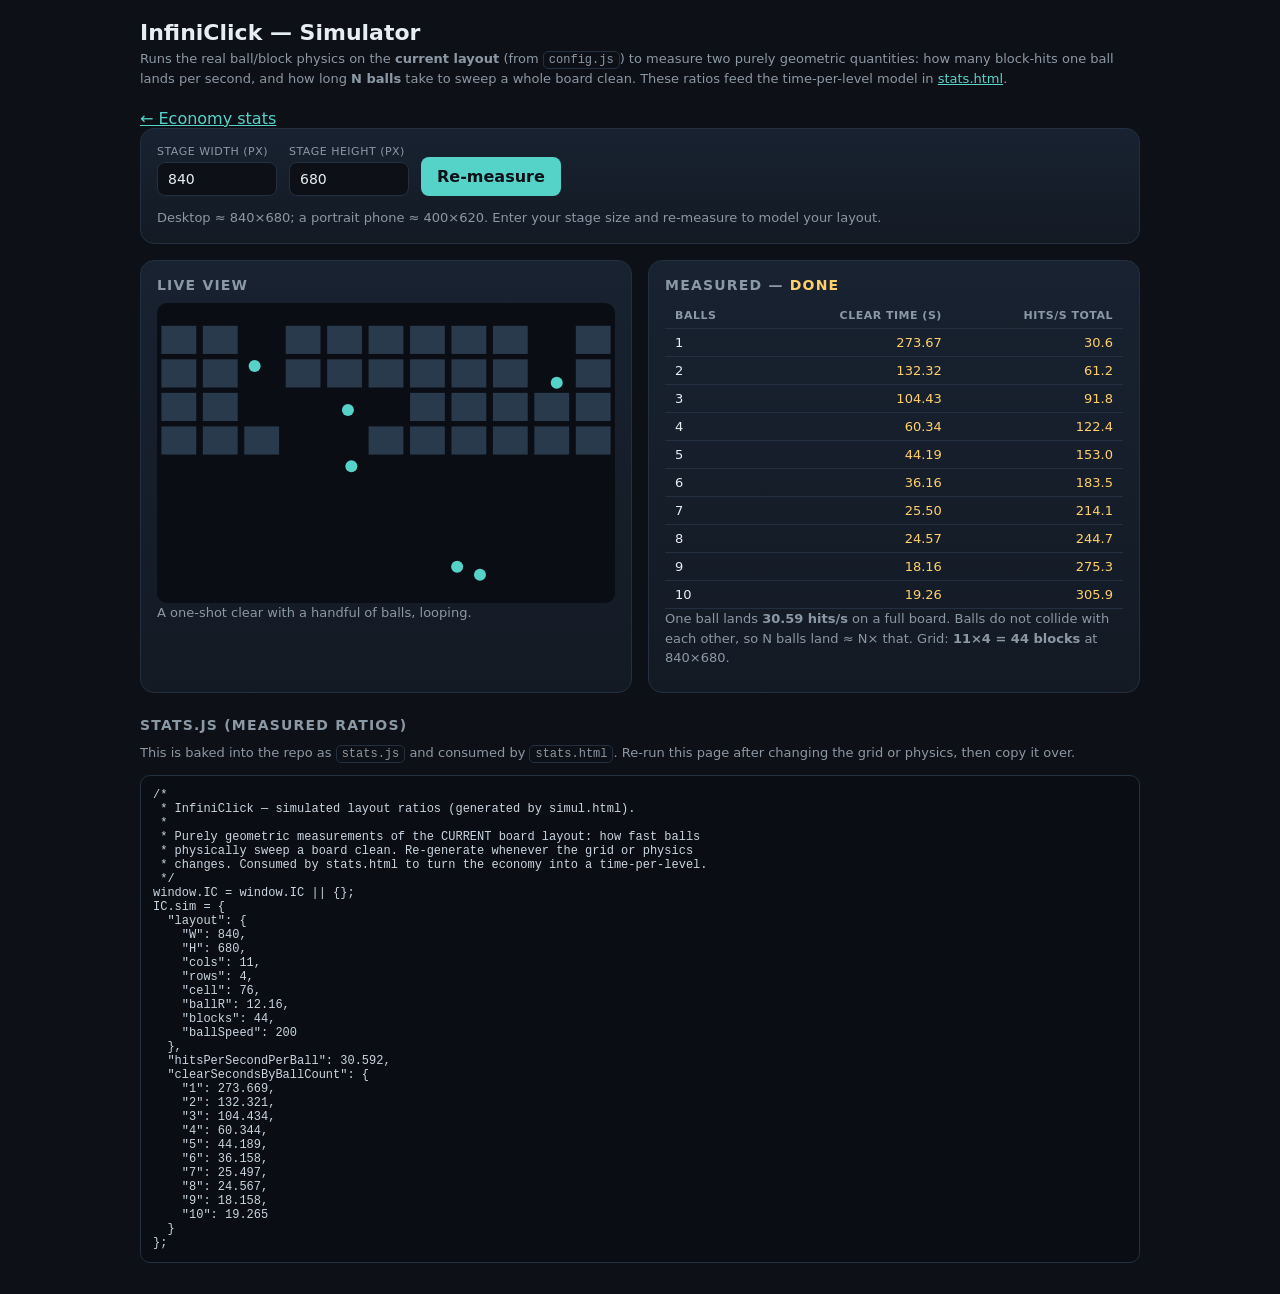
==== simul.html @ be01d201 "Add physics simulator + time-per-level modelling to the stats dashboard New tooling to answer "how l" ====
<!DOCTYPE html>
<html lang="en">
<head>
  <meta charset="UTF-8">
  <meta name="viewport" content="width=device-width, initial-scale=1.0">
  <title>InfiniClick — Simulator</title>
  <style>
    :root {
      --bg: #0d1117; --panel: #131a24; --panel-2: #182230; --line: #223041;
      --text: #e6edf3; --muted: #8b98a5; --accent: #56d3c9; --accent-2: #8a7dff; --gold: #ffcf6b;
    }
    * { box-sizing: border-box; }
    body { margin: 0; background: var(--bg); color: var(--text); padding: 20px;
      font-family: "Inter", "Segoe UI", system-ui, -apple-system, sans-serif; -webkit-font-smoothing: antialiased; }
    a { color: var(--accent); }
    .wrap { max-width: 1000px; margin: 0 auto; }
    h1 { font-size: 22px; margin: 0 0 4px; }
    h2 { font-size: 14px; text-transform: uppercase; letter-spacing: 1.2px; color: var(--muted); margin: 24px 0 10px; }
    .sub { color: var(--muted); font-size: 13px; margin: 0 0 8px; line-height: 1.5; }
    .row { display: flex; align-items: baseline; justify-content: space-between; gap: 12px; flex-wrap: wrap; }
    .panel { background: linear-gradient(180deg, var(--panel-2), var(--panel)); border: 1px solid var(--line); border-radius: 14px; padding: 16px; }
    .grid2 { display: grid; grid-template-columns: 1fr 1fr; gap: 16px; }
    @media (max-width: 720px) { .grid2 { grid-template-columns: 1fr; } }
    canvas#view { width: 100%; height: 300px; background: #0a0e14; border-radius: 10px; display: block; }
    table { width: 100%; border-collapse: collapse; font-size: 13px; }
    th, td { text-align: left; padding: 6px 10px; border-bottom: 1px solid var(--line); }
    th { color: var(--muted); font-weight: 600; text-transform: uppercase; font-size: 11px; letter-spacing: 0.5px; }
    td.num { text-align: right; font-variant-numeric: tabular-nums; color: var(--gold); }
    pre { background: #0a0e14; border: 1px solid var(--line); border-radius: 10px; padding: 12px; overflow: auto; font-size: 12px; color: #c9d5e1; }
    code { background: var(--bg); border: 1px solid var(--line); border-radius: 5px; padding: 1px 5px; font-size: 12px; }
    .status { color: var(--gold); font-weight: 700; }
  </style>
</head>
<body>
  <div class="wrap">
    <div class="row">
      <div>
        <h1>InfiniClick — Simulator</h1>
        <p class="sub">Runs the real ball/block physics on the <b>current layout</b> (from <code>config.js</code>) to measure two purely geometric quantities: how many block-hits one ball lands per second, and how long <b>N balls</b> take to sweep a whole board clean. These ratios feed the time-per-level model in <a href="stats.html">stats.html</a>.</p>
      </div>
      <a href="stats.html">← Economy stats</a>
    </div>

    <div class="panel" style="margin-bottom:16px">
      <div style="display:flex; gap:12px; align-items:flex-end; flex-wrap:wrap">
        <div class="ctrl" style="display:flex;flex-direction:column;gap:4px">
          <label style="font-size:11px;color:var(--muted);text-transform:uppercase;letter-spacing:.5px">Stage width (px)</label>
          <input id="inW" type="number" step="20" value="840" style="font:inherit;font-size:14px;color:var(--text);background:var(--bg);border:1px solid var(--line);border-radius:8px;padding:8px 10px;width:120px">
        </div>
        <div class="ctrl" style="display:flex;flex-direction:column;gap:4px">
          <label style="font-size:11px;color:var(--muted);text-transform:uppercase;letter-spacing:.5px">Stage height (px)</label>
          <input id="inH" type="number" step="20" value="680" style="font:inherit;font-size:14px;color:var(--text);background:var(--bg);border:1px solid var(--line);border-radius:8px;padding:8px 10px;width:120px">
        </div>
        <button id="remeasure" style="font:inherit;font-weight:700;color:var(--bg);background:var(--accent);border:none;border-radius:8px;padding:10px 16px;cursor:pointer">Re-measure</button>
        <span class="sub" style="margin:0">Desktop ≈ 840×680; a portrait phone ≈ 400×620. Enter your stage size and re-measure to model your layout.</span>
      </div>
    </div>

    <div class="grid2">
      <div class="panel">
        <h2 style="margin-top:0">Live view</h2>
        <canvas id="view"></canvas>
        <p class="sub" id="viewNote">A one-shot clear with a handful of balls, looping.</p>
      </div>
      <div class="panel">
        <h2 style="margin-top:0">Measured — <span class="status" id="status">measuring…</span></h2>
        <table id="results"><tr><th>Balls</th><th style="text-align:right">Clear time (s)</th><th style="text-align:right">Hits/s total</th></tr></table>
        <p class="sub" id="hps"></p>
      </div>
    </div>

    <h2>stats.js (measured ratios)</h2>
    <p class="sub">This is baked into the repo as <code>stats.js</code> and consumed by <code>stats.html</code>. Re-run this page after changing the grid or physics, then copy it over.</p>
    <pre id="out">…</pre>
  </div>

  <script src="config.js"></script>
  <script src="economy.js"></script>
  <script>
    const C = window.IC.config;
    const DT = 1 / 60;
    const speed = C.BALL_SPEED;

    // Stage size and the layout derived from it (same maths as game.js ›
    // layoutGrid). Mutable so the Re-measure button can model any device.
    let W, H, cols, cell, rows, marginX, marginTop, pad, ballR, NBLOCKS;
    function computeLayout(w, h) {
      W = w; H = h;
      cols = Math.max(6, Math.floor(W / C.GRID_TARGET));
      cell = Math.min(96, Math.floor(W / cols));
      rows = Math.max(3, Math.floor((H * 0.52) / cell));
      marginX = (W - cols * cell) / 2;
      marginTop = cell * 0.6;
      pad = cell * 0.08;
      ballR = Math.max(7, cell * 0.16);
      NBLOCKS = cols * rows;
    }
    computeLayout(840, 680);

    function blockRect(r, c) {
      return { x: marginX + c * cell + pad, y: marginTop + r * cell + pad, w: cell - pad * 2, h: cell - pad * 2 };
    }

    // ---- physics (mirrors game.js) -------------------------------------------
    function makeBalls(n) {
      const balls = [];
      for (let i = 0; i < n; i++) {
        const a = Math.random() * Math.PI * 2;
        balls.push({
          x: ballR + Math.random() * (W - 2 * ballR),
          y: ballR + Math.random() * (H - 2 * ballR),
          vx: Math.cos(a) * speed,
          vy: Math.sin(a) * speed,
          r: ballR,
        });
      }
      return balls;
    }

    function makeBlocks() {
      const b = [];
      for (let r = 0; r < rows; r++) for (let c = 0; c < cols; c++) b.push({ r, c, alive: true });
      return b;
    }

    // Move one ball, bounce off walls, bounce off the first live block it hits.
    // Returns the hit block index (or -1). `kill` breaks the block on contact.
    function stepBall(ball, blocks, kill) {
      ball.x += ball.vx * DT;
      ball.y += ball.vy * DT;
      if (ball.x - ball.r < 0) { ball.x = ball.r; ball.vx = Math.abs(ball.vx); }
      if (ball.x + ball.r > W) { ball.x = W - ball.r; ball.vx = -Math.abs(ball.vx); }
      if (ball.y - ball.r < 0) { ball.y = ball.r; ball.vy = Math.abs(ball.vy); }
      if (ball.y + ball.r > H) { ball.y = H - ball.r; ball.vy = -Math.abs(ball.vy); }

      for (let i = 0; i < blocks.length; i++) {
        const bl = blocks[i];
        if (!bl.alive) continue;
        const rect = blockRect(bl.r, bl.c);
        const nx = Math.max(rect.x, Math.min(ball.x, rect.x + rect.w));
        const ny = Math.max(rect.y, Math.min(ball.y, rect.y + rect.h));
        const dx = ball.x - nx, dy = ball.y - ny;
        if (dx * dx + dy * dy <= ball.r * ball.r) {
          const ox = ball.r - Math.abs(dx), oy = ball.r - Math.abs(dy);
          if (ox < oy) { ball.vx = -ball.vx; ball.x += ball.vx > 0 ? ox : -ox; }
          else { ball.vy = -ball.vy; ball.y += ball.vy > 0 ? oy : -oy; }
          if (kill) bl.alive = false;
          return i;
        }
      }
      return -1;
    }

    // Hits per second landed by a single ball on a never-breaking full board.
    function measureHitsPerSecond(seconds, trials) {
      let total = 0;
      for (let t = 0; t < trials; t++) {
        const blocks = makeBlocks();
        const [ball] = makeBalls(1);
        let hits = 0;
        const steps = Math.round(seconds / DT);
        for (let s = 0; s < steps; s++) if (stepBall(ball, blocks, false) >= 0) hits++;
        total += hits / seconds;
      }
      return total / trials;
    }

    // Seconds for N balls to clear a one-shot board (every block dies in 1 hit).
    function measureClearTime(n, trials, maxSeconds) {
      let total = 0;
      const maxSteps = Math.round(maxSeconds / DT);
      for (let t = 0; t < trials; t++) {
        const blocks = makeBlocks();
        const balls = makeBalls(n);
        let remaining = blocks.length, steps = 0;
        while (remaining > 0 && steps < maxSteps) {
          for (const ball of balls) { if (stepBall(ball, blocks, true) >= 0) remaining--; }
          steps++;
        }
        total += steps * DT;
      }
      return total / trials;
    }

    // ---- run the measurement (async so the page paints first) ---------------
    function run() {
      const w = Math.max(200, parseInt(document.getElementById("inW").value) || 840);
      const h = Math.max(200, parseInt(document.getElementById("inH").value) || 680);
      computeLayout(w, h);
      resetView();
      document.getElementById("status").textContent = "measuring…";

      const hps1 = measureHitsPerSecond(20, 12);
      const clear = {};
      for (let n = 1; n <= 10; n++) clear[n] = measureClearTime(n, 20, 400);

      // Render results table.
      const rowsHtml = ["<tr><th>Balls</th><th style='text-align:right'>Clear time (s)</th><th style='text-align:right'>Hits/s total</th></tr>"];
      for (let n = 1; n <= 10; n++) {
        rowsHtml.push(`<tr><td>${n}</td><td class="num">${clear[n].toFixed(2)}</td><td class="num">${(hps1 * n).toFixed(1)}</td></tr>`);
      }
      document.getElementById("results").innerHTML = rowsHtml.join("");
      document.getElementById("hps").innerHTML =
        `One ball lands <b>${hps1.toFixed(2)} hits/s</b> on a full board. Balls do not collide with each other, so N balls land ≈ N× that. Grid: <b>${cols}×${rows} = ${NBLOCKS} blocks</b> at ${W}×${H}.`;
      document.getElementById("status").textContent = "done";

      // Emit stats.js.
      const sim = {
        layout: { W, H, cols, rows, cell, ballR: Math.round(ballR * 100) / 100, blocks: NBLOCKS, ballSpeed: speed },
        hitsPerSecondPerBall: Math.round(hps1 * 1000) / 1000,
        clearSecondsByBallCount: Object.fromEntries(Object.entries(clear).map(([k, v]) => [k, Math.round(v * 1000) / 1000])),
      };
      const text =
`/*
 * InfiniClick — simulated layout ratios (generated by simul.html).
 *
 * Purely geometric measurements of the CURRENT board layout: how fast balls
 * physically sweep a board clean. Re-generate whenever the grid or physics
 * changes. Consumed by stats.html to turn the economy into a time-per-level.
 */
window.IC = window.IC || {};
IC.sim = ${JSON.stringify(sim, null, 2)};
`;
      document.getElementById("out").textContent = text;
      window.__statsJS = text;
      window.__statsData = sim;
    }

    // ---- a small looping visual ---------------------------------------------
    const view = document.getElementById("view");
    const vctx = view.getContext("2d");
    let vballs, vblocks, vscale = 1;
    function resetView() {
      vblocks = makeBlocks();
      vballs = makeBalls(6);
    }
    resetView();
    function drawView() {
      const cssW = view.clientWidth, cssH = view.clientHeight;
      const dpr = window.devicePixelRatio || 1;
      if (view.width !== cssW * dpr) { view.width = cssW * dpr; view.height = cssH * dpr; }
      vctx.setTransform(dpr, 0, 0, dpr, 0, 0);
      const sx = cssW / W, sy = cssH / H;
      vctx.clearRect(0, 0, cssW, cssH);

      let remaining = 0;
      for (const bl of vblocks) {
        if (!bl.alive) continue;
        remaining++;
        const rect = blockRect(bl.r, bl.c);
        vctx.fillStyle = "#2a3a4d";
        vctx.fillRect(rect.x * sx, rect.y * sy, rect.w * sx, rect.h * sy);
      }
      for (const ball of vballs) { stepBall(ball, vblocks, true); }
      vctx.fillStyle = "#56d3c9";
      for (const ball of vballs) {
        vctx.beginPath();
        vctx.arc(ball.x * sx, ball.y * sy, ball.r * ((sx + sy) / 2), 0, Math.PI * 2);
        vctx.fill();
      }
      if (remaining === 0) resetView();
      requestAnimationFrame(drawView);
    }
    requestAnimationFrame(drawView);

    // Re-measure on demand; paint "measuring…" first, then run on the next tick.
    function scheduleRun() {
      document.getElementById("status").textContent = "measuring…";
      document.getElementById("out").textContent = "…";
      setTimeout(run, 60);
    }
    document.getElementById("remeasure").addEventListener("click", scheduleRun);
    scheduleRun();
  </script>
</body>
</html>
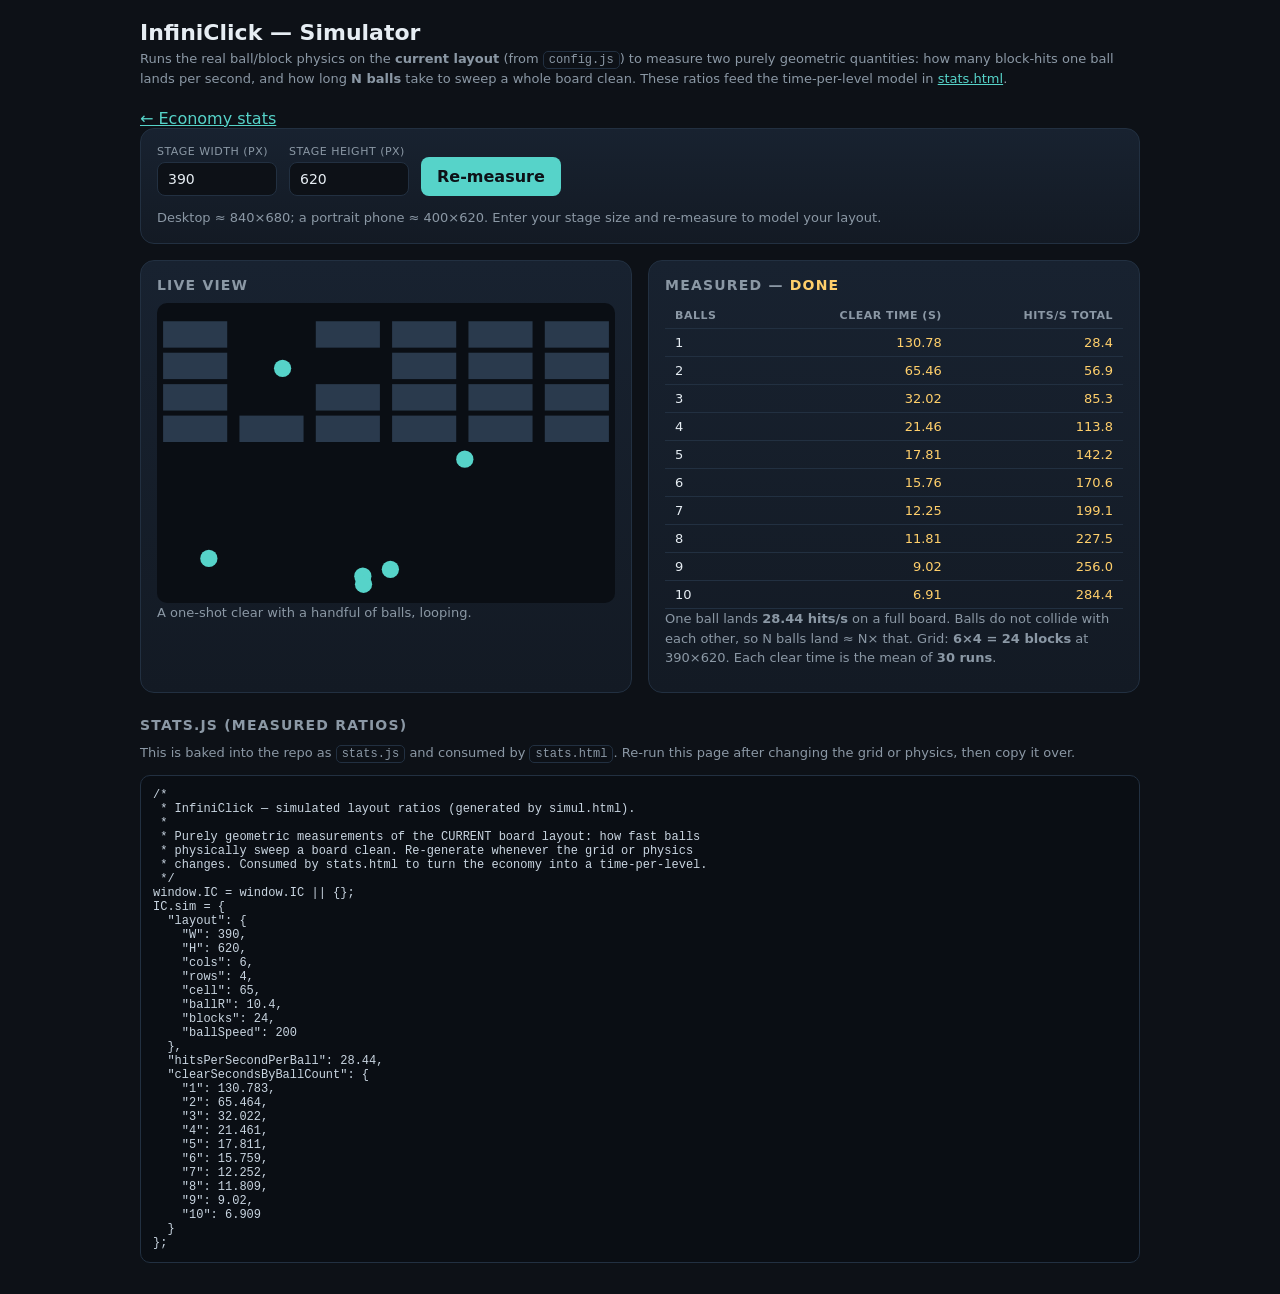
==== commit ca6292d5: "Fixed mobile grid, universe names + intro, HP-tinted bricks, universe gridlines Gameplay & presentat" ====
--- a/simul.html
+++ b/simul.html
@@ -45,11 +45,11 @@
       <div style="display:flex; gap:12px; align-items:flex-end; flex-wrap:wrap">
         <div class="ctrl" style="display:flex;flex-direction:column;gap:4px">
           <label style="font-size:11px;color:var(--muted);text-transform:uppercase;letter-spacing:.5px">Stage width (px)</label>
-          <input id="inW" type="number" step="20" value="840" style="font:inherit;font-size:14px;color:var(--text);background:var(--bg);border:1px solid var(--line);border-radius:8px;padding:8px 10px;width:120px">
+          <input id="inW" type="number" step="20" value="390" style="font:inherit;font-size:14px;color:var(--text);background:var(--bg);border:1px solid var(--line);border-radius:8px;padding:8px 10px;width:120px">
         </div>
         <div class="ctrl" style="display:flex;flex-direction:column;gap:4px">
           <label style="font-size:11px;color:var(--muted);text-transform:uppercase;letter-spacing:.5px">Stage height (px)</label>
-          <input id="inH" type="number" step="20" value="680" style="font:inherit;font-size:14px;color:var(--text);background:var(--bg);border:1px solid var(--line);border-radius:8px;padding:8px 10px;width:120px">
+          <input id="inH" type="number" step="20" value="620" style="font:inherit;font-size:14px;color:var(--text);background:var(--bg);border:1px solid var(--line);border-radius:8px;padding:8px 10px;width:120px">
         </div>
         <button id="remeasure" style="font:inherit;font-weight:700;color:var(--bg);background:var(--accent);border:none;border-radius:8px;padding:10px 16px;cursor:pointer">Re-measure</button>
         <span class="sub" style="margin:0">Desktop ≈ 840×680; a portrait phone ≈ 400×620. Enter your stage size and re-measure to model your layout.</span>
@@ -82,20 +82,20 @@
     const speed = C.BALL_SPEED;
 
     // Stage size and the layout derived from it (same maths as game.js ›
-    // layoutGrid). Mutable so the Re-measure button can model any device.
+    // layoutGrid). The block count is FIXED (mobile); only the cell scales.
     let W, H, cols, cell, rows, marginX, marginTop, pad, ballR, NBLOCKS;
     function computeLayout(w, h) {
       W = w; H = h;
-      cols = Math.max(6, Math.floor(W / C.GRID_TARGET));
-      cell = Math.min(96, Math.floor(W / cols));
-      rows = Math.max(3, Math.floor((H * 0.52) / cell));
+      cols = C.GRID_COLS;
+      rows = C.GRID_ROWS;
+      cell = Math.max(24, Math.min(C.CELL_MAX, Math.floor(W / cols), Math.floor((H * 0.5) / rows)));
       marginX = (W - cols * cell) / 2;
-      marginTop = cell * 0.6;
+      marginTop = cell * 0.5;
       pad = cell * 0.08;
       ballR = Math.max(7, cell * 0.16);
       NBLOCKS = cols * rows;
     }
-    computeLayout(840, 680);
+    computeLayout(390, 620);   // a portrait phone — the game's target layout
 
     function blockRect(r, c) {
       return { x: marginX + c * cell + pad, y: marginTop + r * cell + pad, w: cell - pad * 2, h: cell - pad * 2 };
@@ -190,9 +190,10 @@
       resetView();
       document.getElementById("status").textContent = "measuring…";
 
-      const hps1 = measureHitsPerSecond(20, 12);
+      const HPS_RUNS = 15, CLEAR_RUNS = 30;
+      const hps1 = measureHitsPerSecond(20, HPS_RUNS);
       const clear = {};
-      for (let n = 1; n <= 10; n++) clear[n] = measureClearTime(n, 20, 400);
+      for (let n = 1; n <= 10; n++) clear[n] = measureClearTime(n, CLEAR_RUNS, 300);
 
       // Render results table.
       const rowsHtml = ["<tr><th>Balls</th><th style='text-align:right'>Clear time (s)</th><th style='text-align:right'>Hits/s total</th></tr>"];
@@ -201,7 +202,7 @@
       }
       document.getElementById("results").innerHTML = rowsHtml.join("");
       document.getElementById("hps").innerHTML =
-        `One ball lands <b>${hps1.toFixed(2)} hits/s</b> on a full board. Balls do not collide with each other, so N balls land ≈ N× that. Grid: <b>${cols}×${rows} = ${NBLOCKS} blocks</b> at ${W}×${H}.`;
+        `One ball lands <b>${hps1.toFixed(2)} hits/s</b> on a full board. Balls do not collide with each other, so N balls land ≈ N× that. Grid: <b>${cols}×${rows} = ${NBLOCKS} blocks</b> at ${W}×${H}. Each clear time is the mean of <b>${CLEAR_RUNS} runs</b>.`;
       document.getElementById("status").textContent = "done";
 
       // Emit stats.js.
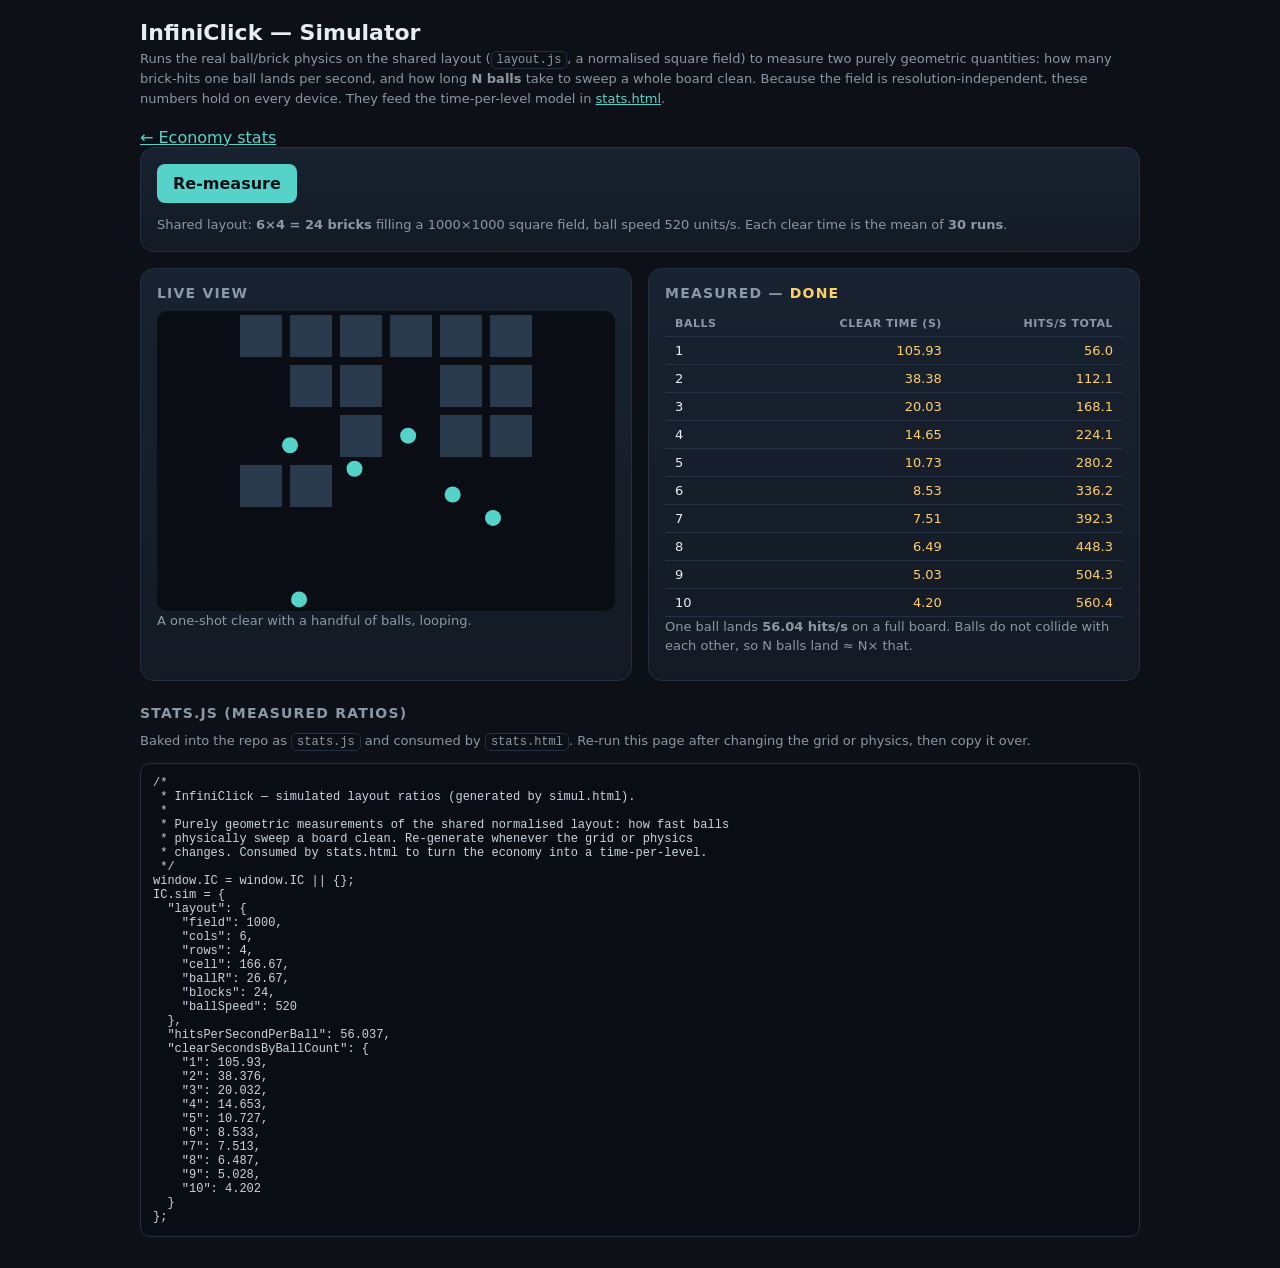
==== commit b158f94a: "Shared normalised layout (square field), intro pause, ball damage, merge tuning Layout is now shared" ====
--- a/simul.html
+++ b/simul.html
@@ -29,6 +29,7 @@
     pre { background: #0a0e14; border: 1px solid var(--line); border-radius: 10px; padding: 12px; overflow: auto; font-size: 12px; color: #c9d5e1; }
     code { background: var(--bg); border: 1px solid var(--line); border-radius: 5px; padding: 1px 5px; font-size: 12px; }
     .status { color: var(--gold); font-weight: 700; }
+    button.go { font: inherit; font-weight: 700; color: var(--bg); background: var(--accent); border: none; border-radius: 8px; padding: 10px 16px; cursor: pointer; }
   </style>
 </head>
 <body>
@@ -36,31 +37,21 @@
     <div class="row">
       <div>
         <h1>InfiniClick — Simulator</h1>
-        <p class="sub">Runs the real ball/block physics on the <b>current layout</b> (from <code>config.js</code>) to measure two purely geometric quantities: how many block-hits one ball lands per second, and how long <b>N balls</b> take to sweep a whole board clean. These ratios feed the time-per-level model in <a href="stats.html">stats.html</a>.</p>
+        <p class="sub">Runs the real ball/brick physics on the shared layout (<code>layout.js</code>, a normalised square field) to measure two purely geometric quantities: how many brick-hits one ball lands per second, and how long <b>N balls</b> take to sweep a whole board clean. Because the field is resolution-independent, these numbers hold on every device. They feed the time-per-level model in <a href="stats.html">stats.html</a>.</p>
       </div>
       <a href="stats.html">← Economy stats</a>
     </div>
 
-    <div class="panel" style="margin-bottom:16px">
-      <div style="display:flex; gap:12px; align-items:flex-end; flex-wrap:wrap">
-        <div class="ctrl" style="display:flex;flex-direction:column;gap:4px">
-          <label style="font-size:11px;color:var(--muted);text-transform:uppercase;letter-spacing:.5px">Stage width (px)</label>
-          <input id="inW" type="number" step="20" value="390" style="font:inherit;font-size:14px;color:var(--text);background:var(--bg);border:1px solid var(--line);border-radius:8px;padding:8px 10px;width:120px">
-        </div>
-        <div class="ctrl" style="display:flex;flex-direction:column;gap:4px">
-          <label style="font-size:11px;color:var(--muted);text-transform:uppercase;letter-spacing:.5px">Stage height (px)</label>
-          <input id="inH" type="number" step="20" value="620" style="font:inherit;font-size:14px;color:var(--text);background:var(--bg);border:1px solid var(--line);border-radius:8px;padding:8px 10px;width:120px">
-        </div>
-        <button id="remeasure" style="font:inherit;font-weight:700;color:var(--bg);background:var(--accent);border:none;border-radius:8px;padding:10px 16px;cursor:pointer">Re-measure</button>
-        <span class="sub" style="margin:0">Desktop ≈ 840×680; a portrait phone ≈ 400×620. Enter your stage size and re-measure to model your layout.</span>
-      </div>
+    <div class="panel" style="margin-bottom:16px; display:flex; gap:12px; align-items:center; flex-wrap:wrap">
+      <button class="go" id="remeasure">Re-measure</button>
+      <span class="sub" style="margin:0" id="layoutNote"></span>
     </div>
 
     <div class="grid2">
       <div class="panel">
         <h2 style="margin-top:0">Live view</h2>
         <canvas id="view"></canvas>
-        <p class="sub" id="viewNote">A one-shot clear with a handful of balls, looping.</p>
+        <p class="sub">A one-shot clear with a handful of balls, looping.</p>
       </div>
       <div class="panel">
         <h2 style="margin-top:0">Measured — <span class="status" id="status">measuring…</span></h2>
@@ -70,73 +61,48 @@
     </div>
 
     <h2>stats.js (measured ratios)</h2>
-    <p class="sub">This is baked into the repo as <code>stats.js</code> and consumed by <code>stats.html</code>. Re-run this page after changing the grid or physics, then copy it over.</p>
+    <p class="sub">Baked into the repo as <code>stats.js</code> and consumed by <code>stats.html</code>. Re-run this page after changing the grid or physics, then copy it over.</p>
     <pre id="out">…</pre>
   </div>
 
   <script src="config.js"></script>
   <script src="economy.js"></script>
+  <script src="layout.js"></script>
   <script>
     const C = window.IC.config;
+    const L = window.IC.layout;
+    const FIELD = L.FIELD;
     const DT = 1 / 60;
-    const speed = C.BALL_SPEED;
-
-    // Stage size and the layout derived from it (same maths as game.js ›
-    // layoutGrid). The block count is FIXED (mobile); only the cell scales.
-    let W, H, cols, cell, rows, marginX, marginTop, pad, ballR, NBLOCKS;
-    function computeLayout(w, h) {
-      W = w; H = h;
-      cols = C.GRID_COLS;
-      rows = C.GRID_ROWS;
-      cell = Math.max(24, Math.min(C.CELL_MAX, Math.floor(W / cols), Math.floor((H * 0.5) / rows)));
-      marginX = (W - cols * cell) / 2;
-      marginTop = cell * 0.5;
-      pad = cell * 0.08;
-      ballR = Math.max(7, cell * 0.16);
-      NBLOCKS = cols * rows;
-    }
-    computeLayout(390, 620);   // a portrait phone — the game's target layout
-
-    function blockRect(r, c) {
-      return { x: marginX + c * cell + pad, y: marginTop + r * cell + pad, w: cell - pad * 2, h: cell - pad * 2 };
-    }
-
-    // ---- physics (mirrors game.js) -------------------------------------------
+    const HPS_RUNS = 15, CLEAR_RUNS = 30;
+
+    document.getElementById("layoutNote").innerHTML =
+      `Shared layout: <b>${L.cols()}×${L.rows()} = ${L.cols() * L.rows()} bricks</b> filling a ${FIELD}×${FIELD} square field, ball speed ${L.ballSpeed()} units/s. Each clear time is the mean of <b>${CLEAR_RUNS} runs</b>.`;
+
+    // ---- physics (mirrors game.js, in field units) --------------------------
     function makeBalls(n) {
-      const balls = [];
+      const r = L.ballRadius(1), sp = L.ballSpeed(), balls = [];
       for (let i = 0; i < n; i++) {
         const a = Math.random() * Math.PI * 2;
-        balls.push({
-          x: ballR + Math.random() * (W - 2 * ballR),
-          y: ballR + Math.random() * (H - 2 * ballR),
-          vx: Math.cos(a) * speed,
-          vy: Math.sin(a) * speed,
-          r: ballR,
-        });
+        balls.push({ x: r + Math.random() * (FIELD - 2 * r), y: r + Math.random() * (FIELD - 2 * r),
+          vx: Math.cos(a) * sp, vy: Math.sin(a) * sp, r });
       }
       return balls;
     }
-
     function makeBlocks() {
       const b = [];
-      for (let r = 0; r < rows; r++) for (let c = 0; c < cols; c++) b.push({ r, c, alive: true });
+      for (let r = 0; r < L.rows(); r++) for (let c = 0; c < L.cols(); c++) b.push({ r, c, alive: true });
       return b;
     }
-
-    // Move one ball, bounce off walls, bounce off the first live block it hits.
-    // Returns the hit block index (or -1). `kill` breaks the block on contact.
     function stepBall(ball, blocks, kill) {
-      ball.x += ball.vx * DT;
-      ball.y += ball.vy * DT;
+      ball.x += ball.vx * DT; ball.y += ball.vy * DT;
       if (ball.x - ball.r < 0) { ball.x = ball.r; ball.vx = Math.abs(ball.vx); }
-      if (ball.x + ball.r > W) { ball.x = W - ball.r; ball.vx = -Math.abs(ball.vx); }
+      if (ball.x + ball.r > FIELD) { ball.x = FIELD - ball.r; ball.vx = -Math.abs(ball.vx); }
       if (ball.y - ball.r < 0) { ball.y = ball.r; ball.vy = Math.abs(ball.vy); }
-      if (ball.y + ball.r > H) { ball.y = H - ball.r; ball.vy = -Math.abs(ball.vy); }
-
+      if (ball.y + ball.r > FIELD) { ball.y = FIELD - ball.r; ball.vy = -Math.abs(ball.vy); }
       for (let i = 0; i < blocks.length; i++) {
         const bl = blocks[i];
         if (!bl.alive) continue;
-        const rect = blockRect(bl.r, bl.c);
+        const rect = L.brickRect(bl.r, bl.c);
         const nx = Math.max(rect.x, Math.min(ball.x, rect.x + rect.w));
         const ny = Math.max(rect.y, Math.min(ball.y, rect.y + rect.h));
         const dx = ball.x - nx, dy = ball.y - ny;
@@ -150,31 +116,23 @@
       }
       return -1;
     }
-
-    // Hits per second landed by a single ball on a never-breaking full board.
     function measureHitsPerSecond(seconds, trials) {
       let total = 0;
       for (let t = 0; t < trials; t++) {
-        const blocks = makeBlocks();
-        const [ball] = makeBalls(1);
-        let hits = 0;
-        const steps = Math.round(seconds / DT);
+        const blocks = makeBlocks(), [ball] = makeBalls(1);
+        let hits = 0; const steps = Math.round(seconds / DT);
         for (let s = 0; s < steps; s++) if (stepBall(ball, blocks, false) >= 0) hits++;
         total += hits / seconds;
       }
       return total / trials;
     }
-
-    // Seconds for N balls to clear a one-shot board (every block dies in 1 hit).
     function measureClearTime(n, trials, maxSeconds) {
-      let total = 0;
-      const maxSteps = Math.round(maxSeconds / DT);
+      let total = 0; const maxSteps = Math.round(maxSeconds / DT);
       for (let t = 0; t < trials; t++) {
-        const blocks = makeBlocks();
-        const balls = makeBalls(n);
+        const blocks = makeBlocks(), balls = makeBalls(n);
         let remaining = blocks.length, steps = 0;
         while (remaining > 0 && steps < maxSteps) {
-          for (const ball of balls) { if (stepBall(ball, blocks, true) >= 0) remaining--; }
+          for (const ball of balls) if (stepBall(ball, blocks, true) >= 0) remaining--;
           steps++;
         }
         total += steps * DT;
@@ -182,32 +140,21 @@
       return total / trials;
     }
 
-    // ---- run the measurement (async so the page paints first) ---------------
+    // ---- run the measurement ------------------------------------------------
     function run() {
-      const w = Math.max(200, parseInt(document.getElementById("inW").value) || 840);
-      const h = Math.max(200, parseInt(document.getElementById("inH").value) || 680);
-      computeLayout(w, h);
-      resetView();
-      document.getElementById("status").textContent = "measuring…";
-
-      const HPS_RUNS = 15, CLEAR_RUNS = 30;
       const hps1 = measureHitsPerSecond(20, HPS_RUNS);
       const clear = {};
       for (let n = 1; n <= 10; n++) clear[n] = measureClearTime(n, CLEAR_RUNS, 300);
 
-      // Render results table.
-      const rowsHtml = ["<tr><th>Balls</th><th style='text-align:right'>Clear time (s)</th><th style='text-align:right'>Hits/s total</th></tr>"];
-      for (let n = 1; n <= 10; n++) {
-        rowsHtml.push(`<tr><td>${n}</td><td class="num">${clear[n].toFixed(2)}</td><td class="num">${(hps1 * n).toFixed(1)}</td></tr>`);
-      }
-      document.getElementById("results").innerHTML = rowsHtml.join("");
-      document.getElementById("hps").innerHTML =
-        `One ball lands <b>${hps1.toFixed(2)} hits/s</b> on a full board. Balls do not collide with each other, so N balls land ≈ N× that. Grid: <b>${cols}×${rows} = ${NBLOCKS} blocks</b> at ${W}×${H}. Each clear time is the mean of <b>${CLEAR_RUNS} runs</b>.`;
+      const rows = ["<tr><th>Balls</th><th style='text-align:right'>Clear time (s)</th><th style='text-align:right'>Hits/s total</th></tr>"];
+      for (let n = 1; n <= 10; n++) rows.push(`<tr><td>${n}</td><td class="num">${clear[n].toFixed(2)}</td><td class="num">${(hps1 * n).toFixed(1)}</td></tr>`);
+      document.getElementById("results").innerHTML = rows.join("");
+      document.getElementById("hps").innerHTML = `One ball lands <b>${hps1.toFixed(2)} hits/s</b> on a full board. Balls do not collide with each other, so N balls land ≈ N× that.`;
       document.getElementById("status").textContent = "done";
 
-      // Emit stats.js.
       const sim = {
-        layout: { W, H, cols, rows, cell, ballR: Math.round(ballR * 100) / 100, blocks: NBLOCKS, ballSpeed: speed },
+        layout: { field: FIELD, cols: L.cols(), rows: L.rows(), cell: Math.round(L.cell() * 100) / 100,
+          ballR: Math.round(L.ballRadius(1) * 100) / 100, blocks: L.cols() * L.rows(), ballSpeed: L.ballSpeed() },
         hitsPerSecondPerBall: Math.round(hps1 * 1000) / 1000,
         clearSecondsByBallCount: Object.fromEntries(Object.entries(clear).map(([k, v]) => [k, Math.round(v * 1000) / 1000])),
       };
@@ -215,7 +162,7 @@
 `/*
  * InfiniClick — simulated layout ratios (generated by simul.html).
  *
- * Purely geometric measurements of the CURRENT board layout: how fast balls
+ * Purely geometric measurements of the shared normalised layout: how fast balls
  * physically sweep a board clean. Re-generate whenever the grid or physics
  * changes. Consumed by stats.html to turn the economy into a time-per-level.
  */
@@ -227,44 +174,37 @@
       window.__statsData = sim;
     }
 
-    // ---- a small looping visual ---------------------------------------------
+    // ---- looping visual (field mapped into the canvas) ----------------------
     const view = document.getElementById("view");
     const vctx = view.getContext("2d");
-    let vballs, vblocks, vscale = 1;
-    function resetView() {
-      vblocks = makeBlocks();
-      vballs = makeBalls(6);
-    }
+    let vballs, vblocks;
+    function resetView() { vblocks = makeBlocks(); vballs = makeBalls(6); }
     resetView();
     function drawView() {
-      const cssW = view.clientWidth, cssH = view.clientHeight;
-      const dpr = window.devicePixelRatio || 1;
+      const cssW = view.clientWidth, cssH = view.clientHeight, dpr = window.devicePixelRatio || 1;
       if (view.width !== cssW * dpr) { view.width = cssW * dpr; view.height = cssH * dpr; }
       vctx.setTransform(dpr, 0, 0, dpr, 0, 0);
-      const sx = cssW / W, sy = cssH / H;
       vctx.clearRect(0, 0, cssW, cssH);
-
+      const D = Math.min(cssW, cssH), offX = (cssW - D) / 2, offY = (cssH - D) / 2, s = D / FIELD;
+      vctx.save();
+      vctx.translate(offX, offY); vctx.scale(s, s);
       let remaining = 0;
       for (const bl of vblocks) {
         if (!bl.alive) continue;
         remaining++;
-        const rect = blockRect(bl.r, bl.c);
+        const rect = L.brickRect(bl.r, bl.c);
         vctx.fillStyle = "#2a3a4d";
-        vctx.fillRect(rect.x * sx, rect.y * sy, rect.w * sx, rect.h * sy);
-      }
-      for (const ball of vballs) { stepBall(ball, vblocks, true); }
+        vctx.fillRect(rect.x, rect.y, rect.w, rect.h);
+      }
+      for (const ball of vballs) stepBall(ball, vblocks, true);
       vctx.fillStyle = "#56d3c9";
-      for (const ball of vballs) {
-        vctx.beginPath();
-        vctx.arc(ball.x * sx, ball.y * sy, ball.r * ((sx + sy) / 2), 0, Math.PI * 2);
-        vctx.fill();
-      }
+      for (const ball of vballs) { vctx.beginPath(); vctx.arc(ball.x, ball.y, ball.r, 0, Math.PI * 2); vctx.fill(); }
+      vctx.restore();
       if (remaining === 0) resetView();
       requestAnimationFrame(drawView);
     }
     requestAnimationFrame(drawView);
 
-    // Re-measure on demand; paint "measuring…" first, then run on the next tick.
     function scheduleRun() {
       document.getElementById("status").textContent = "measuring…";
       document.getElementById("out").textContent = "…";
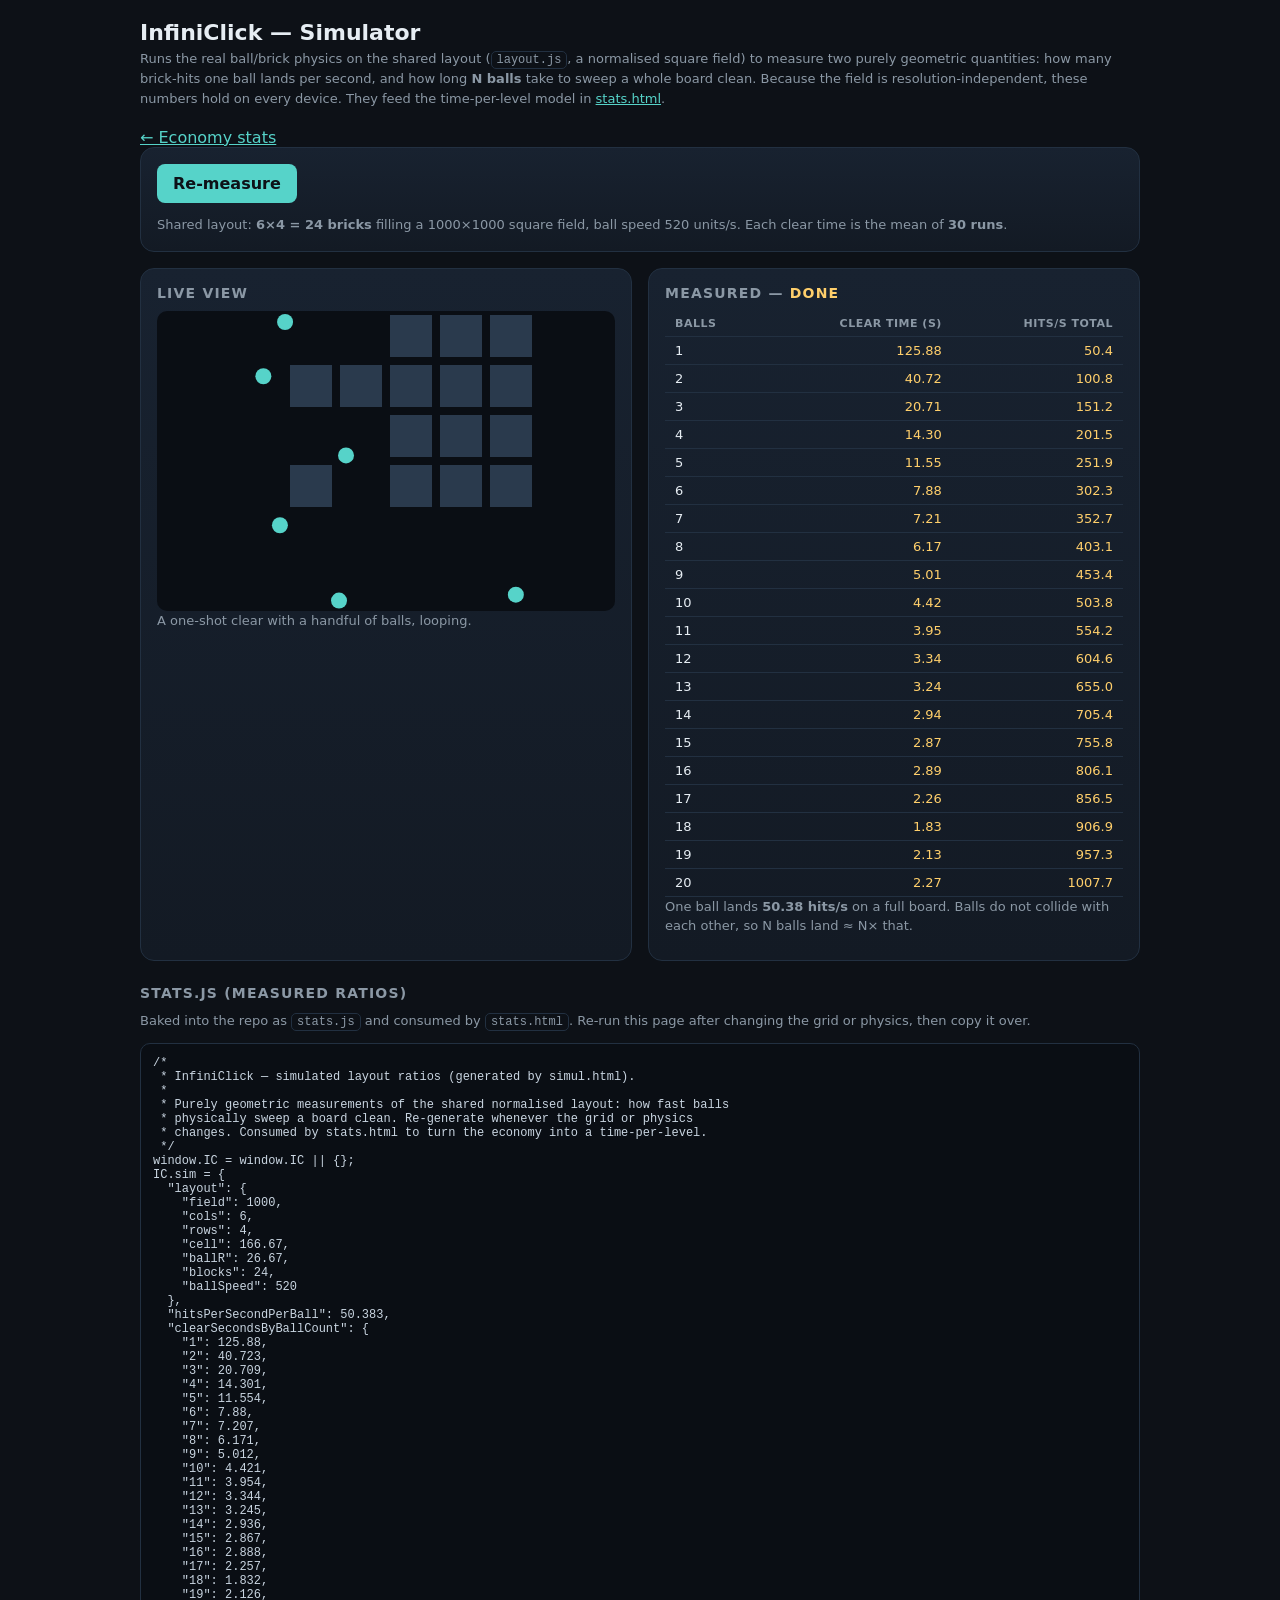
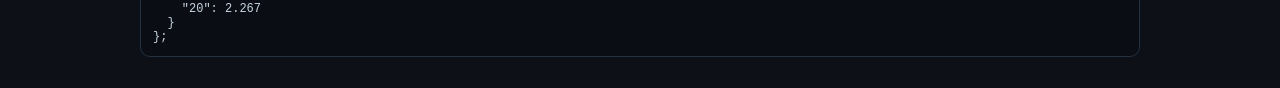
==== commit 1a52451d: "Universe theming (era HUD + backdrop), ball cap 20, ascend bonus by ball price Theming & UX:  - HUD " ====
--- a/simul.html
+++ b/simul.html
@@ -142,12 +142,13 @@
 
     // ---- run the measurement ------------------------------------------------
     function run() {
+      const NMAX = 20;
       const hps1 = measureHitsPerSecond(20, HPS_RUNS);
       const clear = {};
-      for (let n = 1; n <= 10; n++) clear[n] = measureClearTime(n, CLEAR_RUNS, 300);
+      for (let n = 1; n <= NMAX; n++) clear[n] = measureClearTime(n, CLEAR_RUNS, 300);
 
       const rows = ["<tr><th>Balls</th><th style='text-align:right'>Clear time (s)</th><th style='text-align:right'>Hits/s total</th></tr>"];
-      for (let n = 1; n <= 10; n++) rows.push(`<tr><td>${n}</td><td class="num">${clear[n].toFixed(2)}</td><td class="num">${(hps1 * n).toFixed(1)}</td></tr>`);
+      for (let n = 1; n <= NMAX; n++) rows.push(`<tr><td>${n}</td><td class="num">${clear[n].toFixed(2)}</td><td class="num">${(hps1 * n).toFixed(1)}</td></tr>`);
       document.getElementById("results").innerHTML = rows.join("");
       document.getElementById("hps").innerHTML = `One ball lands <b>${hps1.toFixed(2)} hits/s</b> on a full board. Balls do not collide with each other, so N balls land ≈ N× that.`;
       document.getElementById("status").textContent = "done";
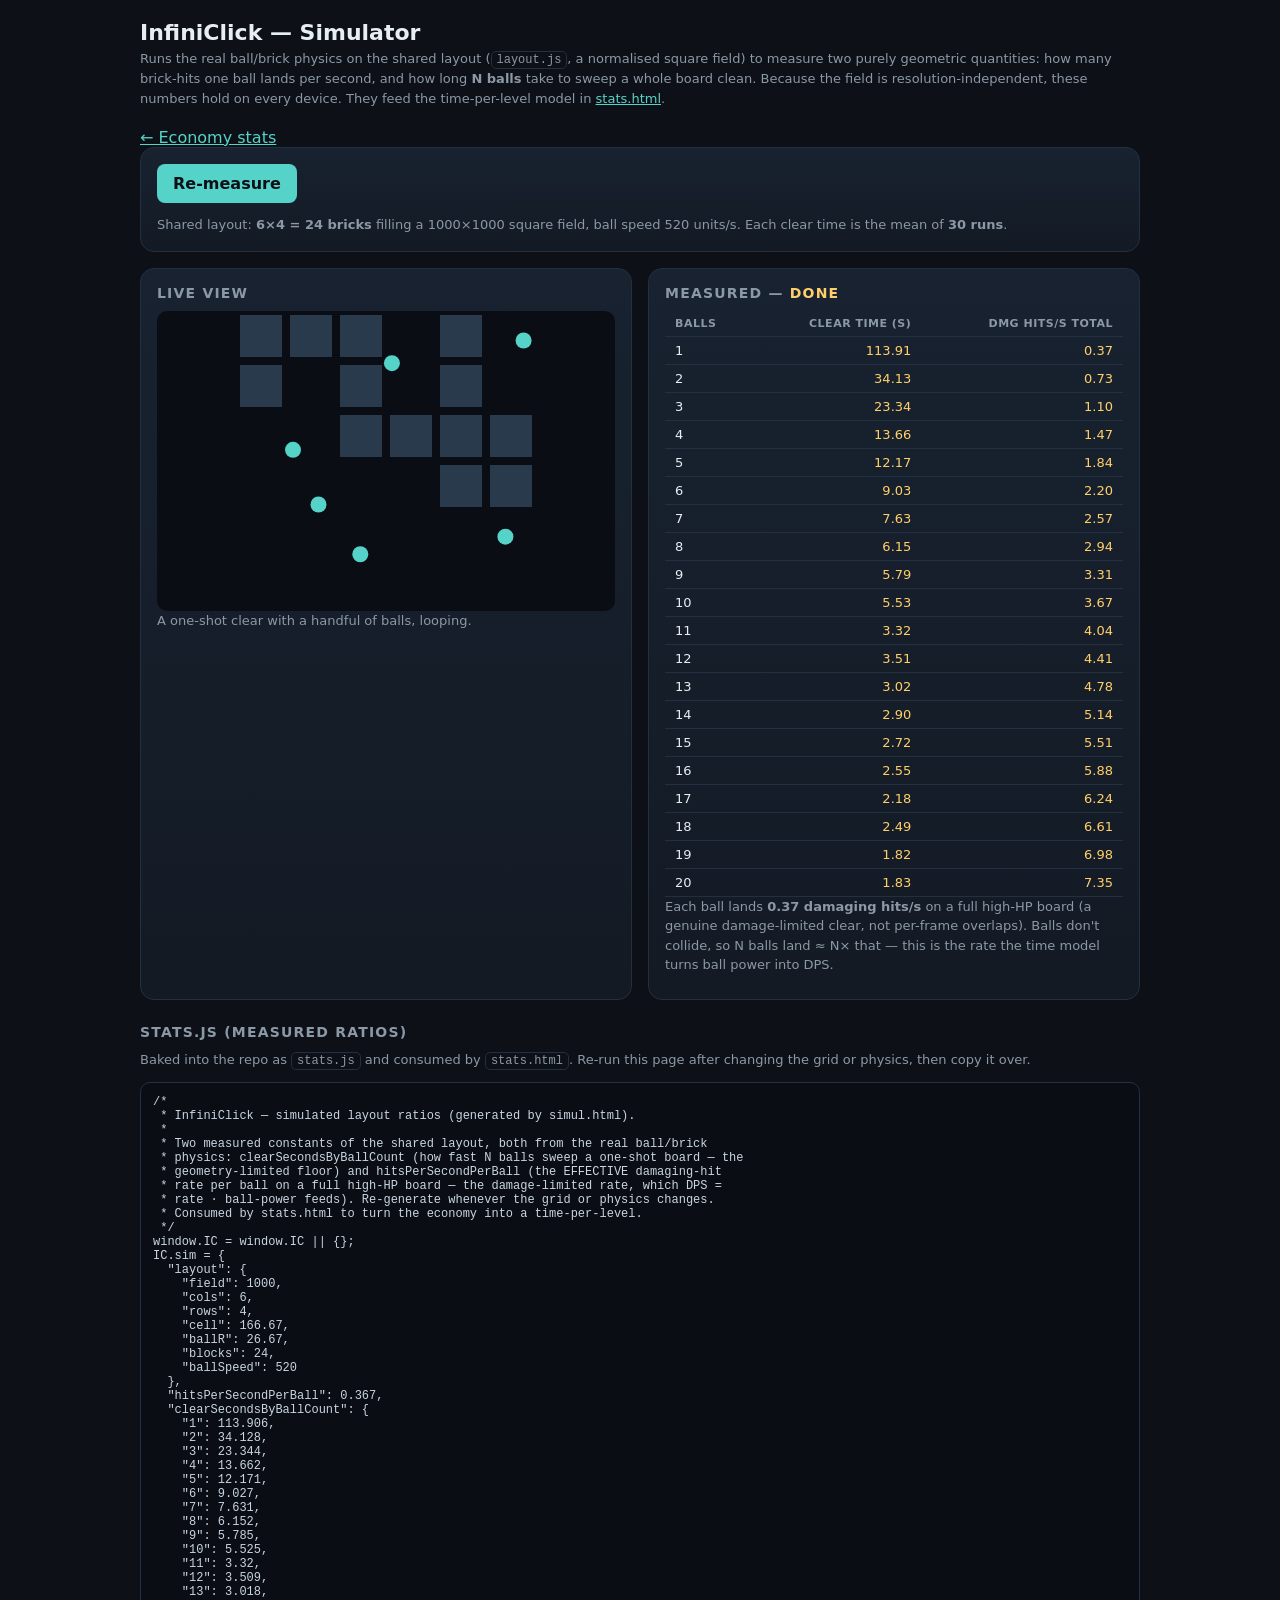
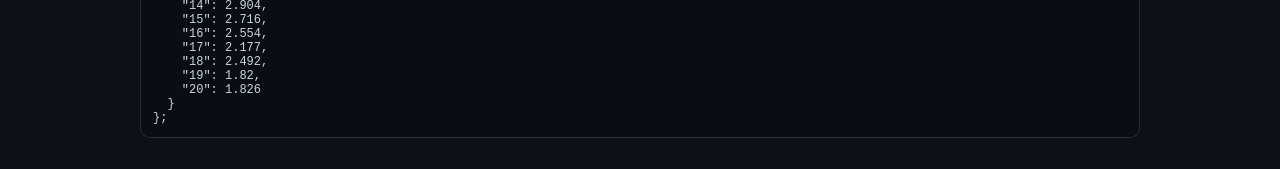
==== commit 0fee9132: "Fix time model: measure real damage-limited hit rate (was 100x too fast) The stats time-per-level ch" ====
--- a/simul.html
+++ b/simul.html
@@ -73,7 +73,7 @@
     const L = window.IC.layout;
     const FIELD = L.FIELD;
     const DT = 1 / 60;
-    const HPS_RUNS = 15, CLEAR_RUNS = 30;
+    const HPS_RUNS = 10, CLEAR_RUNS = 30;
 
     document.getElementById("layoutNote").innerHTML =
       `Shared layout: <b>${L.cols()}×${L.rows()} = ${L.cols() * L.rows()} bricks</b> filling a ${FIELD}×${FIELD} square field, ball speed ${L.ballSpeed()} units/s. Each clear time is the mean of <b>${CLEAR_RUNS} runs</b>.`;
@@ -88,12 +88,28 @@
       }
       return balls;
     }
-    function makeBlocks() {
+    // Reposition balls the way game.js does at the start of a board — crucial for
+    // the damage-limited rate: the corridors between bricks are narrower than a
+    // ball, so a ball can't cross the grid, and where it starts (which side of the
+    // grid it's confined to) sets its hit rate for the whole board.
+    function placeBalls(balls, cx, cy, spread) {
+      const sp = L.ballSpeed();
+      for (const b of balls) {
+        const a = Math.random() * Math.PI * 2, rr = Math.random() * spread * 0.5;
+        b.x = Math.max(b.r, Math.min(cx + Math.cos(a) * rr, FIELD - b.r));
+        b.y = Math.max(b.r, Math.min(cy + Math.sin(a) * rr, FIELD - b.r));
+        const va = Math.random() * Math.PI * 2;
+        b.vx = Math.cos(va) * sp; b.vy = Math.sin(va) * sp;
+      }
+    }
+    function makeBlocks(hp = 1) {
       const b = [];
-      for (let r = 0; r < L.rows(); r++) for (let c = 0; c < L.cols(); c++) b.push({ r, c, alive: true });
+      for (let r = 0; r < L.rows(); r++) for (let c = 0; c < L.cols(); c++) b.push({ r, c, hp, alive: true });
       return b;
     }
-    function stepBall(ball, blocks, kill) {
+    // `dmg`: 'kill' one-shots a brick (geometry clears); a number subtracts HP
+    // (damage-limited clears). Returns the index of the brick touched, or -1.
+    function stepBall(ball, blocks, dmg) {
       ball.x += ball.vx * DT; ball.y += ball.vy * DT;
       if (ball.x - ball.r < 0) { ball.x = ball.r; ball.vx = Math.abs(ball.vx); }
       if (ball.x + ball.r > FIELD) { ball.x = FIELD - ball.r; ball.vx = -Math.abs(ball.vx); }
@@ -110,21 +126,41 @@
           const ox = ball.r - Math.abs(dx), oy = ball.r - Math.abs(dy);
           if (ox < oy) { ball.vx = -ball.vx; ball.x += ball.vx > 0 ? ox : -ox; }
           else { ball.vy = -ball.vy; ball.y += ball.vy > 0 ? oy : -oy; }
-          if (kill) bl.alive = false;
+          if (dmg === 'kill') bl.alive = false;
+          else { bl.hp -= dmg; if (bl.hp < 0.05) bl.alive = false; }
           return i;
         }
       }
       return -1;
     }
-    function measureHitsPerSecond(seconds, trials) {
-      let total = 0;
+    // The EFFECTIVE damaging-hit rate per ball, in the damage-limited regime.
+    //
+    // The old approach (count every frame a single ball overlaps a brick on a
+    // frozen, permanently-full board) was wildly wrong: the corridors between
+    // bricks are narrower than a ball's diameter, so a ball started inside the
+    // grid gets trapped and registers a "hit" almost every frame (~40/s) — nothing
+    // like real play. Instead we run a genuine damage-limited clear (bricks with
+    // real HP) and derive rate = totalHP / (clearTime · ballCount · dmg). This is
+    // what the time model needs: DPS = rate · (total ball power).
+    function measureEffectiveHitsPerSecond(trials) {
+      // High per-brick HP so the board stays FULL almost the whole clear — that is
+      // the regime high-HP universes actually live in (once bricks start breaking
+      // the grid opens up and the rate climbs, but that's a vanishing fraction).
+      // Balls placed as in game.js so they end up confined below the grid, as they
+      // do in play. rate = totalHP / (clearTime · ballCount · dmg).
+      const N = 8, hpPer = 333, dmg = 1, maxSteps = Math.round(4000 / DT);
+      let sum = 0, ok = 0;
       for (let t = 0; t < trials; t++) {
-        const blocks = makeBlocks(), [ball] = makeBalls(1);
-        let hits = 0; const steps = Math.round(seconds / DT);
-        for (let s = 0; s < steps; s++) if (stepBall(ball, blocks, false) >= 0) hits++;
-        total += hits / seconds;
-      }
-      return total / trials;
+        const blocks = makeBlocks(hpPer), balls = makeBalls(N);
+        placeBalls(balls, FIELD / 2, FIELD * 0.5, FIELD * 0.3);
+        let remaining = blocks.length, steps = 0;
+        while (remaining > 0 && steps < maxSteps) {
+          for (const ball of balls) { const h = stepBall(ball, blocks, dmg); if (h >= 0 && !blocks[h].alive) remaining--; }
+          steps++;
+        }
+        if (remaining === 0) { sum += (hpPer * blocks.length) / ((steps * DT) * N * dmg); ok++; }
+      }
+      return ok ? sum / ok : 0;
     }
     function measureClearTime(n, trials, maxSeconds) {
       let total = 0; const maxSteps = Math.round(maxSeconds / DT);
@@ -132,7 +168,7 @@
         const blocks = makeBlocks(), balls = makeBalls(n);
         let remaining = blocks.length, steps = 0;
         while (remaining > 0 && steps < maxSteps) {
-          for (const ball of balls) if (stepBall(ball, blocks, true) >= 0) remaining--;
+          for (const ball of balls) if (stepBall(ball, blocks, 'kill') >= 0) remaining--;
           steps++;
         }
         total += steps * DT;
@@ -143,14 +179,14 @@
     // ---- run the measurement ------------------------------------------------
     function run() {
       const NMAX = 20;
-      const hps1 = measureHitsPerSecond(20, HPS_RUNS);
+      const hps1 = measureEffectiveHitsPerSecond(HPS_RUNS);
       const clear = {};
       for (let n = 1; n <= NMAX; n++) clear[n] = measureClearTime(n, CLEAR_RUNS, 300);
 
-      const rows = ["<tr><th>Balls</th><th style='text-align:right'>Clear time (s)</th><th style='text-align:right'>Hits/s total</th></tr>"];
-      for (let n = 1; n <= NMAX; n++) rows.push(`<tr><td>${n}</td><td class="num">${clear[n].toFixed(2)}</td><td class="num">${(hps1 * n).toFixed(1)}</td></tr>`);
+      const rows = ["<tr><th>Balls</th><th style='text-align:right'>Clear time (s)</th><th style='text-align:right'>Dmg hits/s total</th></tr>"];
+      for (let n = 1; n <= NMAX; n++) rows.push(`<tr><td>${n}</td><td class="num">${clear[n].toFixed(2)}</td><td class="num">${(hps1 * n).toFixed(2)}</td></tr>`);
       document.getElementById("results").innerHTML = rows.join("");
-      document.getElementById("hps").innerHTML = `One ball lands <b>${hps1.toFixed(2)} hits/s</b> on a full board. Balls do not collide with each other, so N balls land ≈ N× that.`;
+      document.getElementById("hps").innerHTML = `Each ball lands <b>${hps1.toFixed(2)} damaging hits/s</b> on a full high-HP board (a genuine damage-limited clear, not per-frame overlaps). Balls don't collide, so N balls land ≈ N× that — this is the rate the time model turns ball power into DPS.`;
       document.getElementById("status").textContent = "done";
 
       const sim = {
@@ -163,9 +199,12 @@
 `/*
  * InfiniClick — simulated layout ratios (generated by simul.html).
  *
- * Purely geometric measurements of the shared normalised layout: how fast balls
- * physically sweep a board clean. Re-generate whenever the grid or physics
- * changes. Consumed by stats.html to turn the economy into a time-per-level.
+ * Two measured constants of the shared layout, both from the real ball/brick
+ * physics: clearSecondsByBallCount (how fast N balls sweep a one-shot board — the
+ * geometry-limited floor) and hitsPerSecondPerBall (the EFFECTIVE damaging-hit
+ * rate per ball on a full high-HP board — the damage-limited rate, which DPS =
+ * rate · ball-power feeds). Re-generate whenever the grid or physics changes.
+ * Consumed by stats.html to turn the economy into a time-per-level.
  */
 window.IC = window.IC || {};
 IC.sim = ${JSON.stringify(sim, null, 2)};
@@ -197,7 +236,7 @@
         vctx.fillStyle = "#2a3a4d";
         vctx.fillRect(rect.x, rect.y, rect.w, rect.h);
       }
-      for (const ball of vballs) stepBall(ball, vblocks, true);
+      for (const ball of vballs) stepBall(ball, vblocks, 'kill');
       vctx.fillStyle = "#56d3c9";
       for (const ball of vballs) { vctx.beginPath(); vctx.arc(ball.x, ball.y, ball.r, 0, Math.PI * 2); vctx.fill(); }
       vctx.restore();
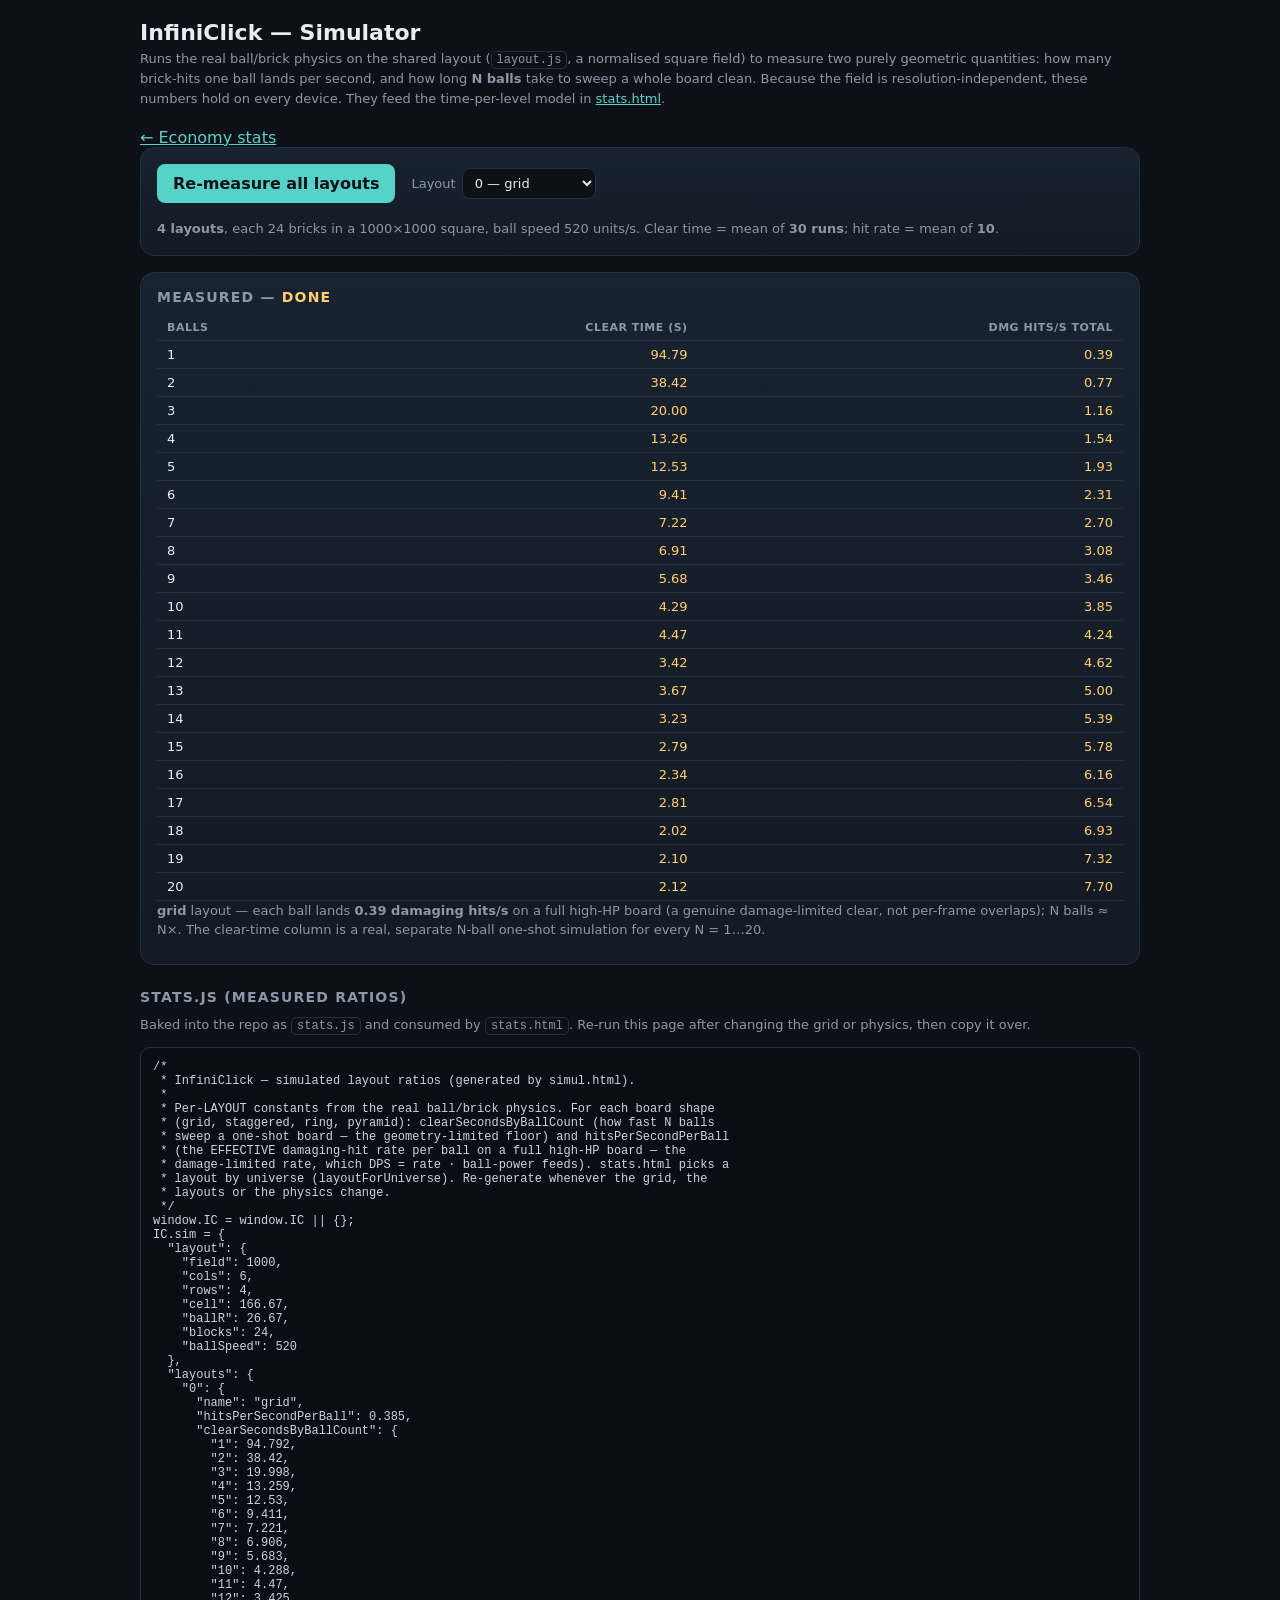
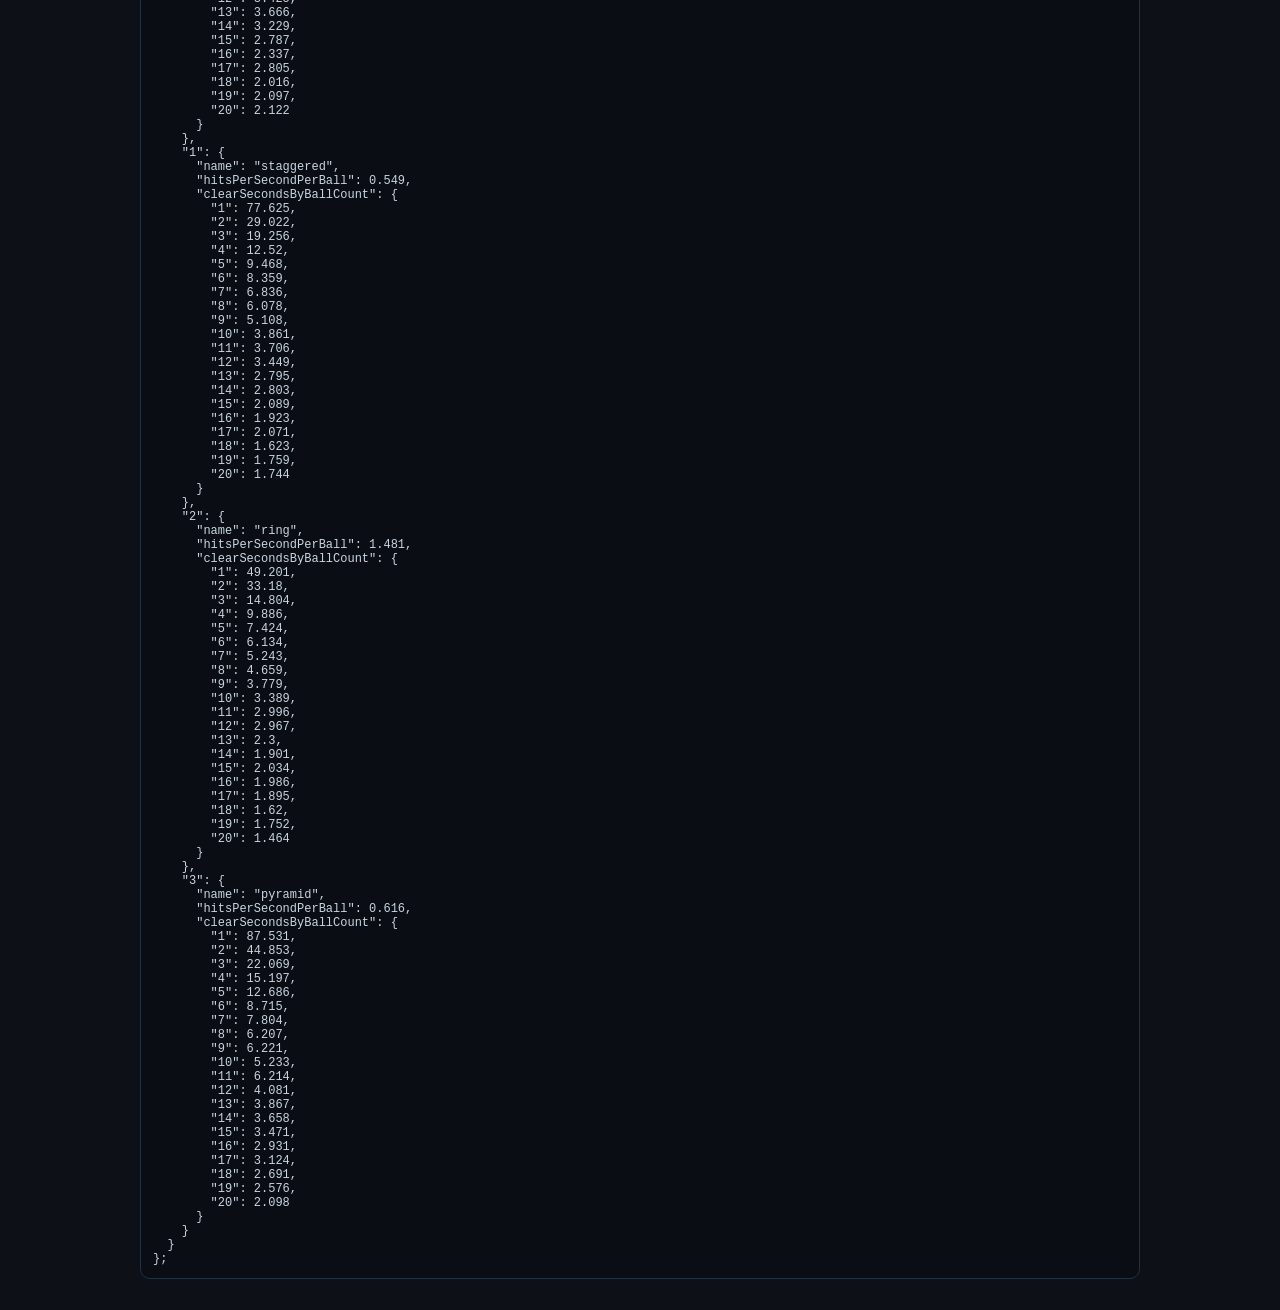
==== commit d44feaa1: "Per-layout simulation, layout dropdown, HP% independence, new balance knobs - config: apply new tuni" ====
--- a/simul.html
+++ b/simul.html
@@ -42,22 +42,18 @@
       <a href="stats.html">← Economy stats</a>
     </div>
 
-    <div class="panel" style="margin-bottom:16px; display:flex; gap:12px; align-items:center; flex-wrap:wrap">
-      <button class="go" id="remeasure">Re-measure</button>
+    <div class="panel" style="margin-bottom:16px; display:flex; gap:16px; align-items:center; flex-wrap:wrap">
+      <button class="go" id="remeasure">Re-measure all layouts</button>
+      <label class="sub" style="margin:0; display:flex; gap:6px; align-items:center">Layout
+        <select id="layout" style="font:inherit; color:var(--text); background:var(--bg); border:1px solid var(--line); border-radius:8px; padding:6px 8px"></select>
+      </label>
       <span class="sub" style="margin:0" id="layoutNote"></span>
     </div>
 
-    <div class="grid2">
-      <div class="panel">
-        <h2 style="margin-top:0">Live view</h2>
-        <canvas id="view"></canvas>
-        <p class="sub">A one-shot clear with a handful of balls, looping.</p>
-      </div>
-      <div class="panel">
-        <h2 style="margin-top:0">Measured — <span class="status" id="status">measuring…</span></h2>
-        <table id="results"><tr><th>Balls</th><th style="text-align:right">Clear time (s)</th><th style="text-align:right">Hits/s total</th></tr></table>
-        <p class="sub" id="hps"></p>
-      </div>
+    <div class="panel">
+      <h2 style="margin-top:0">Measured — <span class="status" id="status">measuring…</span></h2>
+      <table id="results"><tr><th>Balls</th><th style="text-align:right">Clear time (s)</th><th style="text-align:right">Dmg hits/s total</th></tr></table>
+      <p class="sub" id="hps"></p>
     </div>
 
     <h2>stats.js (measured ratios)</h2>
@@ -76,7 +72,7 @@
     const HPS_RUNS = 10, CLEAR_RUNS = 30;
 
     document.getElementById("layoutNote").innerHTML =
-      `Shared layout: <b>${L.cols()}×${L.rows()} = ${L.cols() * L.rows()} bricks</b> filling a ${FIELD}×${FIELD} square field, ball speed ${L.ballSpeed()} units/s. Each clear time is the mean of <b>${CLEAR_RUNS} runs</b>.`;
+      `<b>${L.LAYOUT_COUNT} layouts</b>, each ${L.cols() * L.rows()} bricks in a ${FIELD}×${FIELD} square, ball speed ${L.ballSpeed()} units/s. Clear time = mean of <b>${CLEAR_RUNS} runs</b>; hit rate = mean of <b>${HPS_RUNS}</b>.`;
 
     // ---- physics (mirrors game.js, in field units) --------------------------
     function makeBalls(n) {
@@ -102,10 +98,9 @@
         b.vx = Math.cos(va) * sp; b.vy = Math.sin(va) * sp;
       }
     }
-    function makeBlocks(hp = 1) {
-      const b = [];
-      for (let r = 0; r < L.rows(); r++) for (let c = 0; c < L.cols(); c++) b.push({ r, c, hp, alive: true });
-      return b;
+    const LAYOUT_NAMES = ["grid", "staggered", "ring", "pyramid"];
+    function makeBlocks(hp, layoutIndex) {
+      return L.cells(layoutIndex || 0).map((rect) => ({ rect, hp: hp == null ? 1 : hp, alive: true }));
     }
     // `dmg`: 'kill' one-shots a brick (geometry clears); a number subtracts HP
     // (damage-limited clears). Returns the index of the brick touched, or -1.
@@ -118,7 +113,7 @@
       for (let i = 0; i < blocks.length; i++) {
         const bl = blocks[i];
         if (!bl.alive) continue;
-        const rect = L.brickRect(bl.r, bl.c);
+        const rect = bl.rect;
         const nx = Math.max(rect.x, Math.min(ball.x, rect.x + rect.w));
         const ny = Math.max(rect.y, Math.min(ball.y, rect.y + rect.h));
         const dx = ball.x - nx, dy = ball.y - ny;
@@ -142,7 +137,7 @@
     // like real play. Instead we run a genuine damage-limited clear (bricks with
     // real HP) and derive rate = totalHP / (clearTime · ballCount · dmg). This is
     // what the time model needs: DPS = rate · (total ball power).
-    function measureEffectiveHitsPerSecond(trials) {
+    function measureEffectiveHitsPerSecond(trials, layoutIndex) {
       // High per-brick HP so the board stays FULL almost the whole clear — that is
       // the regime high-HP universes actually live in (once bricks start breaking
       // the grid opens up and the rate climbs, but that's a vanishing fraction).
@@ -151,7 +146,7 @@
       const N = 8, hpPer = 333, dmg = 1, maxSteps = Math.round(4000 / DT);
       let sum = 0, ok = 0;
       for (let t = 0; t < trials; t++) {
-        const blocks = makeBlocks(hpPer), balls = makeBalls(N);
+        const blocks = makeBlocks(hpPer, layoutIndex), balls = makeBalls(N);
         placeBalls(balls, FIELD / 2, FIELD * 0.5, FIELD * 0.3);
         let remaining = blocks.length, steps = 0;
         while (remaining > 0 && steps < maxSteps) {
@@ -162,10 +157,10 @@
       }
       return ok ? sum / ok : 0;
     }
-    function measureClearTime(n, trials, maxSeconds) {
+    function measureClearTime(n, trials, maxSeconds, layoutIndex) {
       let total = 0; const maxSteps = Math.round(maxSeconds / DT);
       for (let t = 0; t < trials; t++) {
-        const blocks = makeBlocks(), balls = makeBalls(n);
+        const blocks = makeBlocks(1, layoutIndex), balls = makeBalls(n);
         let remaining = blocks.length, steps = 0;
         while (remaining > 0 && steps < maxSteps) {
           for (const ball of balls) if (stepBall(ball, blocks, 'kill') >= 0) remaining--;
@@ -176,35 +171,45 @@
       return total / trials;
     }
 
-    // ---- run the measurement ------------------------------------------------
-    function run() {
-      const NMAX = 20;
-      const hps1 = measureEffectiveHitsPerSecond(HPS_RUNS);
+    // ---- run the measurement (every layout) ---------------------------------
+    const NMAX = 20;
+    let MEASURED = null;   // { layoutIndex: {hitsPerSecondPerBall, clearSecondsByBallCount} }
+
+    function measureLayout(li) {
+      const hps1 = measureEffectiveHitsPerSecond(HPS_RUNS, li);
       const clear = {};
-      for (let n = 1; n <= NMAX; n++) clear[n] = measureClearTime(n, CLEAR_RUNS, 300);
-
-      const rows = ["<tr><th>Balls</th><th style='text-align:right'>Clear time (s)</th><th style='text-align:right'>Dmg hits/s total</th></tr>"];
-      for (let n = 1; n <= NMAX; n++) rows.push(`<tr><td>${n}</td><td class="num">${clear[n].toFixed(2)}</td><td class="num">${(hps1 * n).toFixed(2)}</td></tr>`);
-      document.getElementById("results").innerHTML = rows.join("");
-      document.getElementById("hps").innerHTML = `Each ball lands <b>${hps1.toFixed(2)} damaging hits/s</b> on a full high-HP board (a genuine damage-limited clear, not per-frame overlaps). Balls don't collide, so N balls land ≈ N× that — this is the rate the time model turns ball power into DPS.`;
+      for (let n = 1; n <= NMAX; n++) clear[n] = measureClearTime(n, CLEAR_RUNS, 300, li);
+      return {
+        hitsPerSecondPerBall: Math.round(hps1 * 1000) / 1000,
+        clearSecondsByBallCount: Object.fromEntries(Object.entries(clear).map(([k, v]) => [k, Math.round(v * 1000) / 1000])),
+      };
+    }
+
+    async function run() {
+      MEASURED = {};
+      for (let li = 0; li < LAYOUT_NAMES.length; li++) {
+        document.getElementById("status").textContent = `measuring ${LAYOUT_NAMES[li]}… (${li + 1}/${LAYOUT_NAMES.length})`;
+        await new Promise((r) => setTimeout(r, 20));   // let the status repaint
+        MEASURED[li] = measureLayout(li);
+      }
       document.getElementById("status").textContent = "done";
 
       const sim = {
         layout: { field: FIELD, cols: L.cols(), rows: L.rows(), cell: Math.round(L.cell() * 100) / 100,
           ballR: Math.round(L.ballRadius(1) * 100) / 100, blocks: L.cols() * L.rows(), ballSpeed: L.ballSpeed() },
-        hitsPerSecondPerBall: Math.round(hps1 * 1000) / 1000,
-        clearSecondsByBallCount: Object.fromEntries(Object.entries(clear).map(([k, v]) => [k, Math.round(v * 1000) / 1000])),
+        layouts: Object.fromEntries(LAYOUT_NAMES.map((name, li) => [li, { name, ...MEASURED[li] }])),
       };
       const text =
 `/*
  * InfiniClick — simulated layout ratios (generated by simul.html).
  *
- * Two measured constants of the shared layout, both from the real ball/brick
- * physics: clearSecondsByBallCount (how fast N balls sweep a one-shot board — the
- * geometry-limited floor) and hitsPerSecondPerBall (the EFFECTIVE damaging-hit
- * rate per ball on a full high-HP board — the damage-limited rate, which DPS =
- * rate · ball-power feeds). Re-generate whenever the grid or physics changes.
- * Consumed by stats.html to turn the economy into a time-per-level.
+ * Per-LAYOUT constants from the real ball/brick physics. For each board shape
+ * (grid, staggered, ring, pyramid): clearSecondsByBallCount (how fast N balls
+ * sweep a one-shot board — the geometry-limited floor) and hitsPerSecondPerBall
+ * (the EFFECTIVE damaging-hit rate per ball on a full high-HP board — the
+ * damage-limited rate, which DPS = rate · ball-power feeds). stats.html picks a
+ * layout by universe (layoutForUniverse). Re-generate whenever the grid, the
+ * layouts or the physics change.
  */
 window.IC = window.IC || {};
 IC.sim = ${JSON.stringify(sim, null, 2)};
@@ -212,42 +217,34 @@
       document.getElementById("out").textContent = text;
       window.__statsJS = text;
       window.__statsData = sim;
-    }
-
-    // ---- looping visual (field mapped into the canvas) ----------------------
-    const view = document.getElementById("view");
-    const vctx = view.getContext("2d");
-    let vballs, vblocks;
-    function resetView() { vblocks = makeBlocks(); vballs = makeBalls(6); }
-    resetView();
-    function drawView() {
-      const cssW = view.clientWidth, cssH = view.clientHeight, dpr = window.devicePixelRatio || 1;
-      if (view.width !== cssW * dpr) { view.width = cssW * dpr; view.height = cssH * dpr; }
-      vctx.setTransform(dpr, 0, 0, dpr, 0, 0);
-      vctx.clearRect(0, 0, cssW, cssH);
-      const D = Math.min(cssW, cssH), offX = (cssW - D) / 2, offY = (cssH - D) / 2, s = D / FIELD;
-      vctx.save();
-      vctx.translate(offX, offY); vctx.scale(s, s);
-      let remaining = 0;
-      for (const bl of vblocks) {
-        if (!bl.alive) continue;
-        remaining++;
-        const rect = L.brickRect(bl.r, bl.c);
-        vctx.fillStyle = "#2a3a4d";
-        vctx.fillRect(rect.x, rect.y, rect.w, rect.h);
-      }
-      for (const ball of vballs) stepBall(ball, vblocks, 'kill');
-      vctx.fillStyle = "#56d3c9";
-      for (const ball of vballs) { vctx.beginPath(); vctx.arc(ball.x, ball.y, ball.r, 0, Math.PI * 2); vctx.fill(); }
-      vctx.restore();
-      if (remaining === 0) resetView();
-      requestAnimationFrame(drawView);
-    }
-    requestAnimationFrame(drawView);
+      display();
+    }
+
+    function display() {
+      if (!MEASURED) return;
+      const li = +document.getElementById("layout").value || 0;
+      const d = MEASURED[li];
+      if (!d) return;
+      const rows = ["<tr><th>Balls</th><th style='text-align:right'>Clear time (s)</th><th style='text-align:right'>Dmg hits/s total</th></tr>"];
+      for (let n = 1; n <= NMAX; n++) rows.push(`<tr><td>${n}</td><td class="num">${d.clearSecondsByBallCount[n].toFixed(2)}</td><td class="num">${(d.hitsPerSecondPerBall * n).toFixed(2)}</td></tr>`);
+      document.getElementById("results").innerHTML = rows.join("");
+      document.getElementById("hps").innerHTML =
+        `<b>${LAYOUT_NAMES[li]}</b> layout — each ball lands <b>${d.hitsPerSecondPerBall.toFixed(2)} damaging hits/s</b> on a full high-HP board (a genuine damage-limited clear, not per-frame overlaps); N balls ≈ N×. The clear-time column is a real, separate N-ball one-shot simulation for every N = 1…${NMAX}.`;
+    }
+
+    // Layout dropdown — switches which measured layout the table shows.
+    const layoutSel = document.getElementById("layout");
+    LAYOUT_NAMES.forEach((name, li) => {
+      const o = document.createElement("option");
+      o.value = li; o.textContent = `${li} — ${name}`;
+      layoutSel.appendChild(o);
+    });
+    layoutSel.addEventListener("change", display);
 
     function scheduleRun() {
       document.getElementById("status").textContent = "measuring…";
       document.getElementById("out").textContent = "…";
+      document.getElementById("results").innerHTML = "<tr><th>Balls</th><th style='text-align:right'>Clear time (s)</th><th style='text-align:right'>Dmg hits/s total</th></tr>";
       setTimeout(run, 60);
     }
     document.getElementById("remeasure").addEventListener("click", scheduleRun);
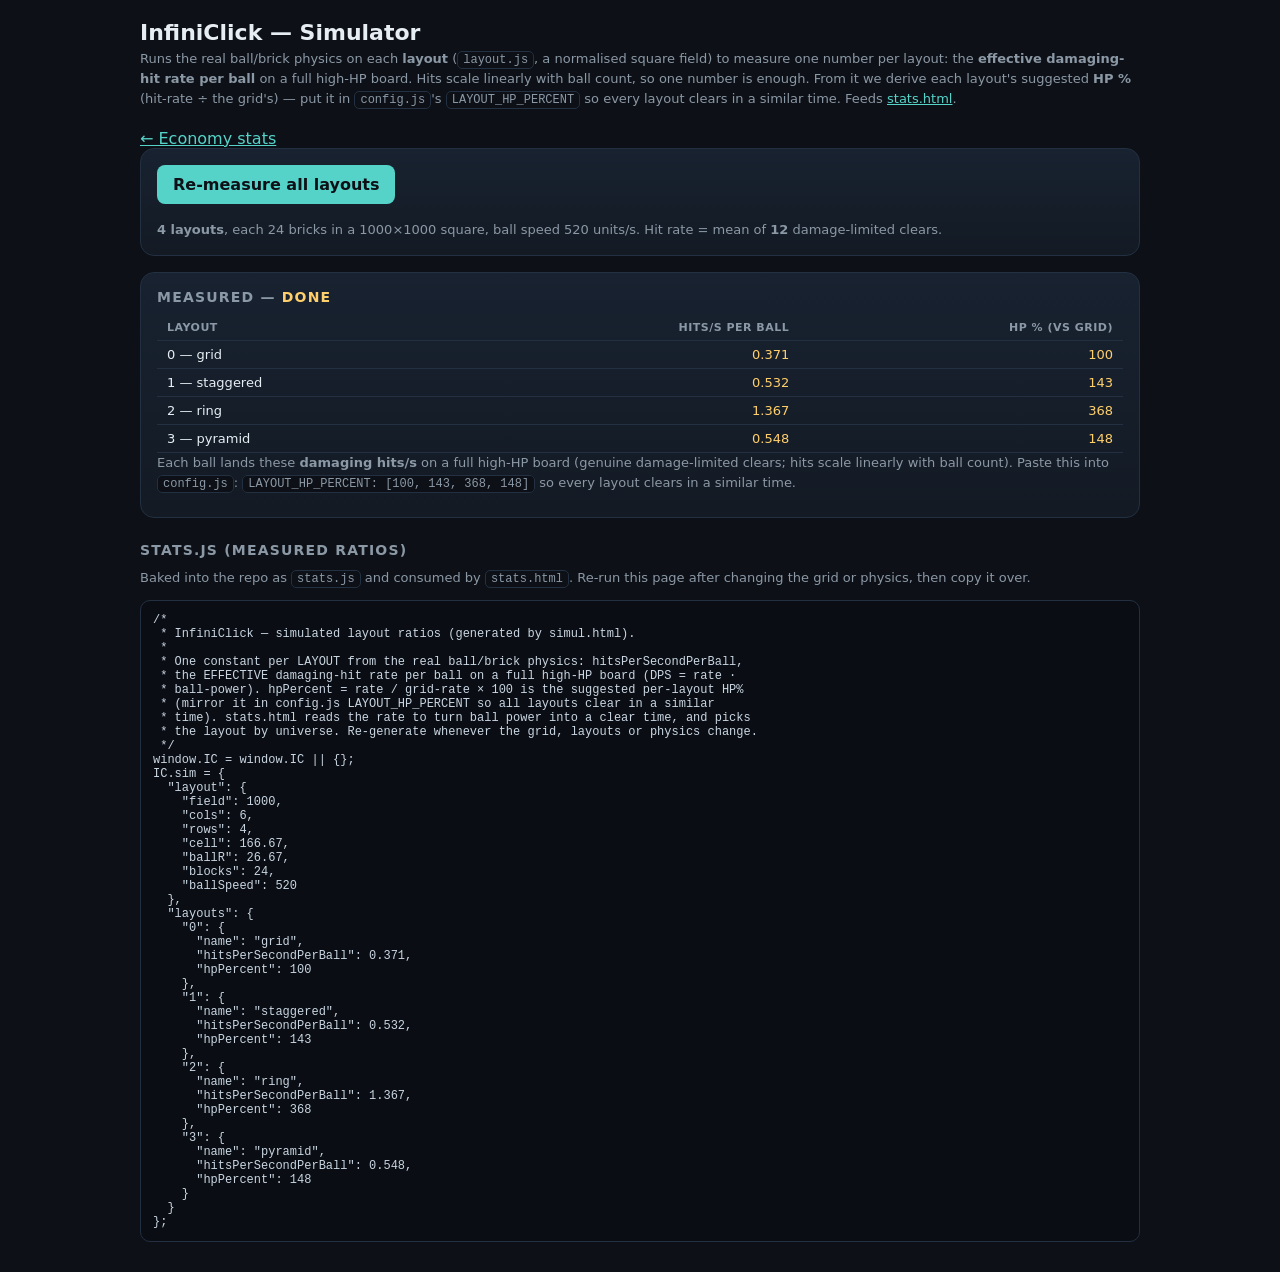
==== commit 41239f6c: "Per-layout HP% normalization, one-number simulator, colored 'inside' border - Each layout now carrie" ====
--- a/simul.html
+++ b/simul.html
@@ -37,22 +37,19 @@
     <div class="row">
       <div>
         <h1>InfiniClick — Simulator</h1>
-        <p class="sub">Runs the real ball/brick physics on the shared layout (<code>layout.js</code>, a normalised square field) to measure two purely geometric quantities: how many brick-hits one ball lands per second, and how long <b>N balls</b> take to sweep a whole board clean. Because the field is resolution-independent, these numbers hold on every device. They feed the time-per-level model in <a href="stats.html">stats.html</a>.</p>
+        <p class="sub">Runs the real ball/brick physics on each <b>layout</b> (<code>layout.js</code>, a normalised square field) to measure one number per layout: the <b>effective damaging-hit rate per ball</b> on a full high-HP board. Hits scale linearly with ball count, so one number is enough. From it we derive each layout's suggested <b>HP %</b> (hit-rate ÷ the grid's) — put it in <code>config.js</code>'s <code>LAYOUT_HP_PERCENT</code> so every layout clears in a similar time. Feeds <a href="stats.html">stats.html</a>.</p>
       </div>
       <a href="stats.html">← Economy stats</a>
     </div>
 
     <div class="panel" style="margin-bottom:16px; display:flex; gap:16px; align-items:center; flex-wrap:wrap">
       <button class="go" id="remeasure">Re-measure all layouts</button>
-      <label class="sub" style="margin:0; display:flex; gap:6px; align-items:center">Layout
-        <select id="layout" style="font:inherit; color:var(--text); background:var(--bg); border:1px solid var(--line); border-radius:8px; padding:6px 8px"></select>
-      </label>
       <span class="sub" style="margin:0" id="layoutNote"></span>
     </div>
 
     <div class="panel">
       <h2 style="margin-top:0">Measured — <span class="status" id="status">measuring…</span></h2>
-      <table id="results"><tr><th>Balls</th><th style="text-align:right">Clear time (s)</th><th style="text-align:right">Dmg hits/s total</th></tr></table>
+      <table id="results"><tr><th>Layout</th><th style="text-align:right">Hits/s per ball</th><th style="text-align:right">HP % (vs grid)</th></tr></table>
       <p class="sub" id="hps"></p>
     </div>
 
@@ -69,10 +66,10 @@
     const L = window.IC.layout;
     const FIELD = L.FIELD;
     const DT = 1 / 60;
-    const HPS_RUNS = 10, CLEAR_RUNS = 30;
+    const HPS_RUNS = 12;   // damage-limited clears averaged per layout
 
     document.getElementById("layoutNote").innerHTML =
-      `<b>${L.LAYOUT_COUNT} layouts</b>, each ${L.cols() * L.rows()} bricks in a ${FIELD}×${FIELD} square, ball speed ${L.ballSpeed()} units/s. Clear time = mean of <b>${CLEAR_RUNS} runs</b>; hit rate = mean of <b>${HPS_RUNS}</b>.`;
+      `<b>${L.LAYOUT_COUNT} layouts</b>, each ${L.cols() * L.rows()} bricks in a ${FIELD}×${FIELD} square, ball speed ${L.ballSpeed()} units/s. Hit rate = mean of <b>${HPS_RUNS}</b> damage-limited clears.`;
 
     // ---- physics (mirrors game.js, in field units) --------------------------
     function makeBalls(n) {
@@ -157,59 +154,43 @@
       }
       return ok ? sum / ok : 0;
     }
-    function measureClearTime(n, trials, maxSeconds, layoutIndex) {
-      let total = 0; const maxSteps = Math.round(maxSeconds / DT);
-      for (let t = 0; t < trials; t++) {
-        const blocks = makeBlocks(1, layoutIndex), balls = makeBalls(n);
-        let remaining = blocks.length, steps = 0;
-        while (remaining > 0 && steps < maxSteps) {
-          for (const ball of balls) if (stepBall(ball, blocks, 'kill') >= 0) remaining--;
-          steps++;
-        }
-        total += steps * DT;
-      }
-      return total / trials;
-    }
-
     // ---- run the measurement (every layout) ---------------------------------
-    const NMAX = 20;
-    let MEASURED = null;   // { layoutIndex: {hitsPerSecondPerBall, clearSecondsByBallCount} }
-
-    function measureLayout(li) {
-      const hps1 = measureEffectiveHitsPerSecond(HPS_RUNS, li);
-      const clear = {};
-      for (let n = 1; n <= NMAX; n++) clear[n] = measureClearTime(n, CLEAR_RUNS, 300, li);
-      return {
-        hitsPerSecondPerBall: Math.round(hps1 * 1000) / 1000,
-        clearSecondsByBallCount: Object.fromEntries(Object.entries(clear).map(([k, v]) => [k, Math.round(v * 1000) / 1000])),
-      };
-    }
-
+    // One number per layout: the effective damaging-hit rate per ball. From it we
+    // derive HP % = rate / grid-rate — the factor that normalises clear time back
+    // to the grid, to paste into config.js's LAYOUT_HP_PERCENT.
     async function run() {
-      MEASURED = {};
+      const rates = [];
       for (let li = 0; li < LAYOUT_NAMES.length; li++) {
         document.getElementById("status").textContent = `measuring ${LAYOUT_NAMES[li]}… (${li + 1}/${LAYOUT_NAMES.length})`;
         await new Promise((r) => setTimeout(r, 20));   // let the status repaint
-        MEASURED[li] = measureLayout(li);
+        rates[li] = Math.round(measureEffectiveHitsPerSecond(HPS_RUNS, li) * 1000) / 1000;
       }
       document.getElementById("status").textContent = "done";
+
+      const gridRate = rates[0] || 1;
+      const hpPct = rates.map((r) => Math.round((r / gridRate) * 100));
+
+      const rows = ["<tr><th>Layout</th><th style='text-align:right'>Hits/s per ball</th><th style='text-align:right'>HP % (vs grid)</th></tr>"];
+      LAYOUT_NAMES.forEach((name, li) => rows.push(`<tr><td>${li} — ${name}</td><td class="num">${rates[li].toFixed(3)}</td><td class="num">${hpPct[li]}</td></tr>`));
+      document.getElementById("results").innerHTML = rows.join("");
+      document.getElementById("hps").innerHTML =
+        `Each ball lands these <b>damaging hits/s</b> on a full high-HP board (genuine damage-limited clears; hits scale linearly with ball count). Paste this into <code>config.js</code>: <code>LAYOUT_HP_PERCENT: [${hpPct.join(", ")}]</code> so every layout clears in a similar time.`;
 
       const sim = {
         layout: { field: FIELD, cols: L.cols(), rows: L.rows(), cell: Math.round(L.cell() * 100) / 100,
           ballR: Math.round(L.ballRadius(1) * 100) / 100, blocks: L.cols() * L.rows(), ballSpeed: L.ballSpeed() },
-        layouts: Object.fromEntries(LAYOUT_NAMES.map((name, li) => [li, { name, ...MEASURED[li] }])),
+        layouts: Object.fromEntries(LAYOUT_NAMES.map((name, li) => [li, { name, hitsPerSecondPerBall: rates[li], hpPercent: hpPct[li] }])),
       };
       const text =
 `/*
  * InfiniClick — simulated layout ratios (generated by simul.html).
  *
- * Per-LAYOUT constants from the real ball/brick physics. For each board shape
- * (grid, staggered, ring, pyramid): clearSecondsByBallCount (how fast N balls
- * sweep a one-shot board — the geometry-limited floor) and hitsPerSecondPerBall
- * (the EFFECTIVE damaging-hit rate per ball on a full high-HP board — the
- * damage-limited rate, which DPS = rate · ball-power feeds). stats.html picks a
- * layout by universe (layoutForUniverse). Re-generate whenever the grid, the
- * layouts or the physics change.
+ * One constant per LAYOUT from the real ball/brick physics: hitsPerSecondPerBall,
+ * the EFFECTIVE damaging-hit rate per ball on a full high-HP board (DPS = rate ·
+ * ball-power). hpPercent = rate / grid-rate × 100 is the suggested per-layout HP%
+ * (mirror it in config.js LAYOUT_HP_PERCENT so all layouts clear in a similar
+ * time). stats.html reads the rate to turn ball power into a clear time, and picks
+ * the layout by universe. Re-generate whenever the grid, layouts or physics change.
  */
 window.IC = window.IC || {};
 IC.sim = ${JSON.stringify(sim, null, 2)};
@@ -217,34 +198,11 @@
       document.getElementById("out").textContent = text;
       window.__statsJS = text;
       window.__statsData = sim;
-      display();
-    }
-
-    function display() {
-      if (!MEASURED) return;
-      const li = +document.getElementById("layout").value || 0;
-      const d = MEASURED[li];
-      if (!d) return;
-      const rows = ["<tr><th>Balls</th><th style='text-align:right'>Clear time (s)</th><th style='text-align:right'>Dmg hits/s total</th></tr>"];
-      for (let n = 1; n <= NMAX; n++) rows.push(`<tr><td>${n}</td><td class="num">${d.clearSecondsByBallCount[n].toFixed(2)}</td><td class="num">${(d.hitsPerSecondPerBall * n).toFixed(2)}</td></tr>`);
-      document.getElementById("results").innerHTML = rows.join("");
-      document.getElementById("hps").innerHTML =
-        `<b>${LAYOUT_NAMES[li]}</b> layout — each ball lands <b>${d.hitsPerSecondPerBall.toFixed(2)} damaging hits/s</b> on a full high-HP board (a genuine damage-limited clear, not per-frame overlaps); N balls ≈ N×. The clear-time column is a real, separate N-ball one-shot simulation for every N = 1…${NMAX}.`;
-    }
-
-    // Layout dropdown — switches which measured layout the table shows.
-    const layoutSel = document.getElementById("layout");
-    LAYOUT_NAMES.forEach((name, li) => {
-      const o = document.createElement("option");
-      o.value = li; o.textContent = `${li} — ${name}`;
-      layoutSel.appendChild(o);
-    });
-    layoutSel.addEventListener("change", display);
+    }
 
     function scheduleRun() {
       document.getElementById("status").textContent = "measuring…";
       document.getElementById("out").textContent = "…";
-      document.getElementById("results").innerHTML = "<tr><th>Balls</th><th style='text-align:right'>Clear time (s)</th><th style='text-align:right'>Dmg hits/s total</th></tr>";
       setTimeout(run, 60);
     }
     document.getElementById("remeasure").addEventListener("click", scheduleRun);
